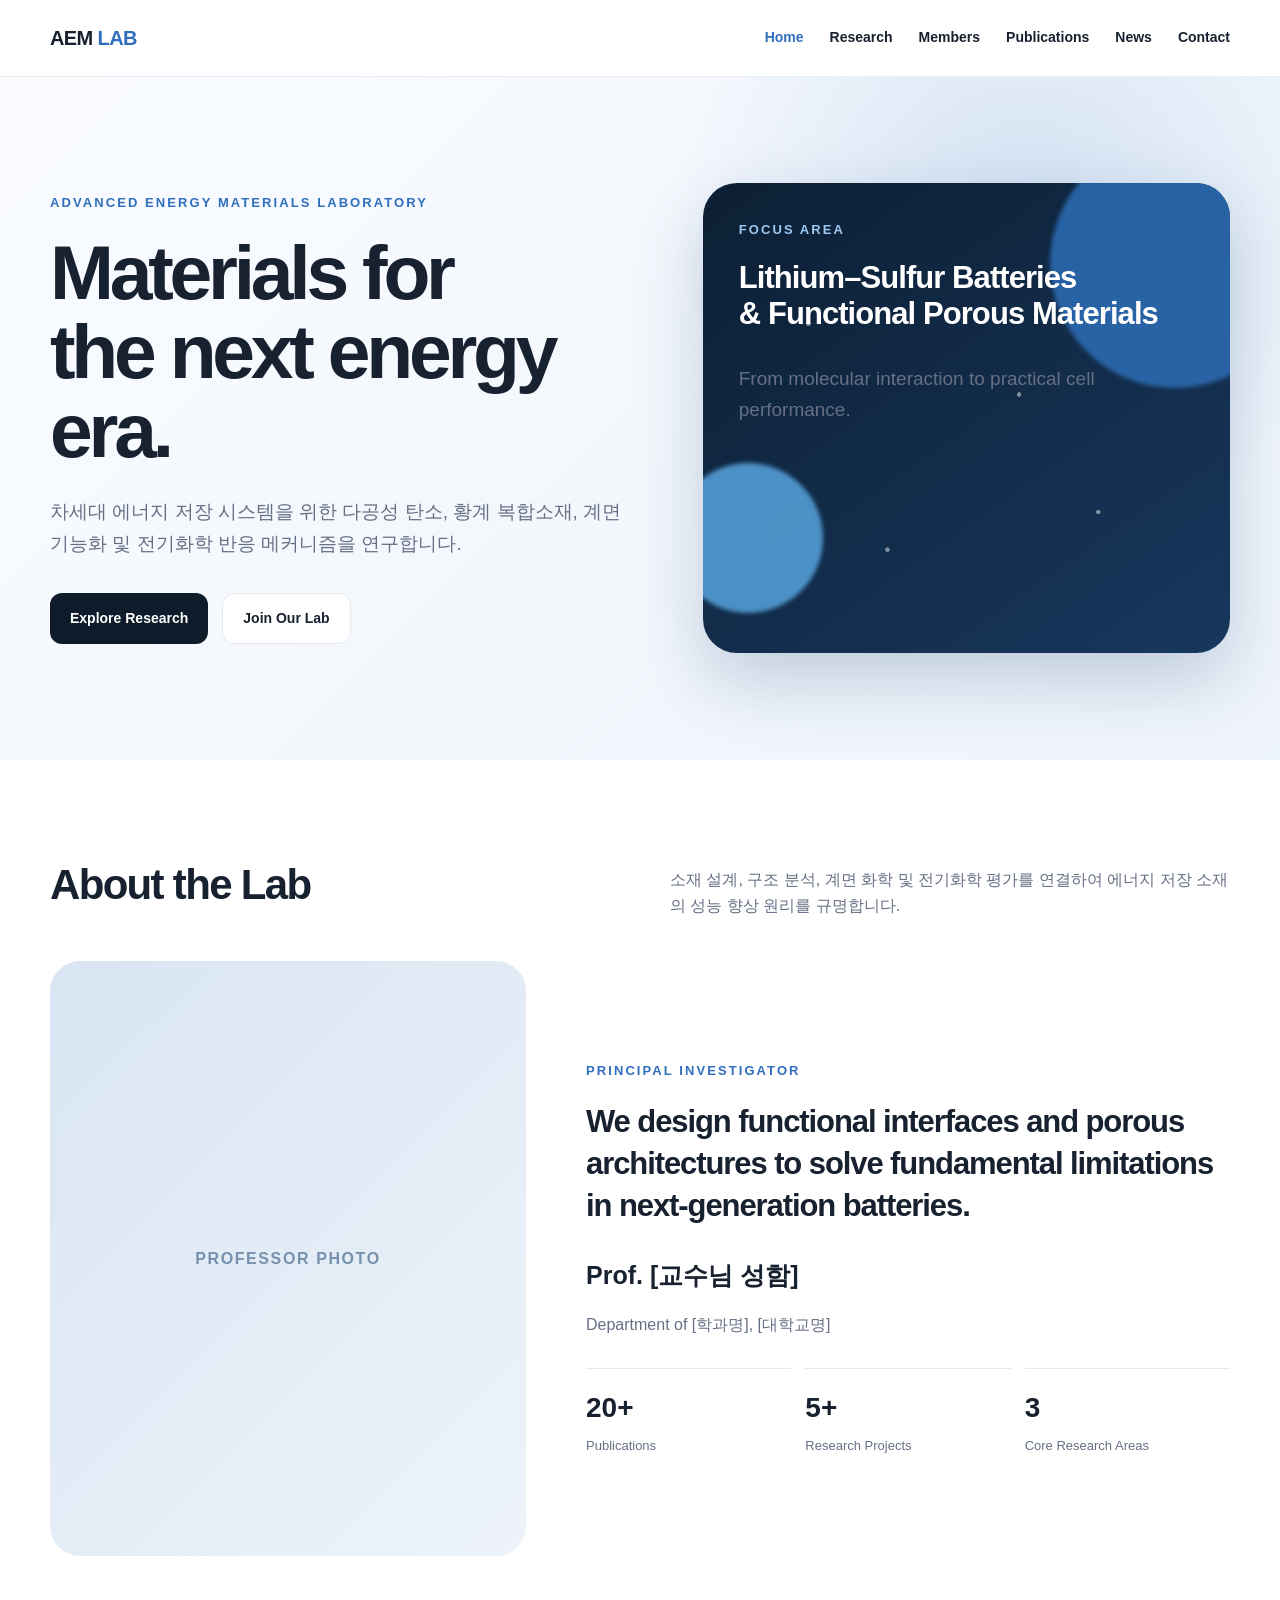
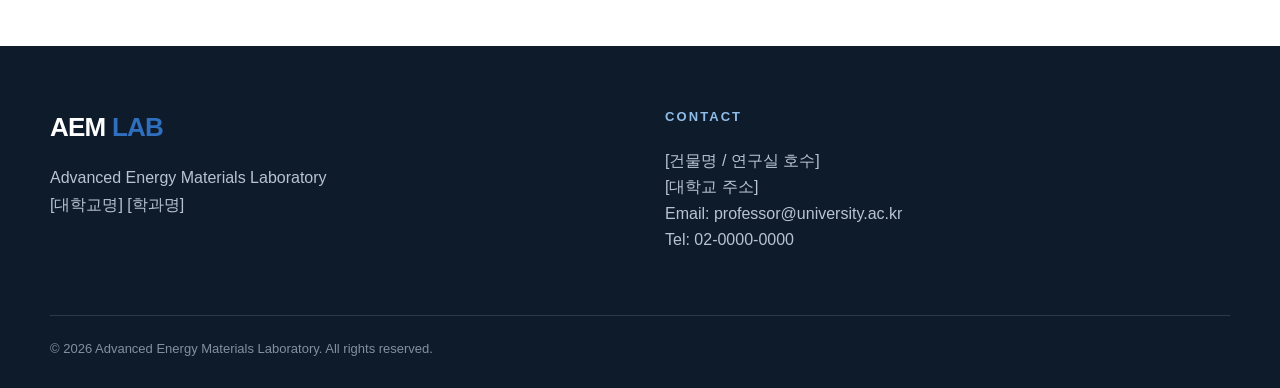
==== index.html @ 62b3b115 "Add files via upload" ====
<!DOCTYPE html><html lang="ko"><head><meta charset="UTF-8"><meta name="viewport" content="width=device-width,initial-scale=1.0"><meta name="description" content="Advanced Energy Materials Laboratory"><link rel="stylesheet" href="styles.css"><script src="js/content-common.js"></script><title>AEM Lab</title><script src="js/content-home.js"></script><script src="js/app.js"></script></head><body><header id="siteHeader"></header><main><section class="hero"><div class="container hero-grid"><div><div class="eyebrow" id="labNameHero"></div><h1 id="heroTitle"></h1><p id="heroDescription"></p><div class="hero-actions"><a class="btn btn-primary" href="research.html">Explore Research</a><a class="btn btn-secondary" href="contact.html">Join Our Lab</a></div></div><div class="hero-card"><div class="orb o1"></div><div class="orb o2"></div><div class="network"></div><div class="hero-card-content"><div class="eyebrow" style="color:#9dc9f3">Focus Area</div><h3 id="focusTitle"></h3><p id="focusDescription"></p></div></div></div></section><section class="about"><div class="container"><div class="section-head"><h2>About the Lab</h2><p id="aboutDescription"></p></div><div class="about-grid"><div class="portrait" id="professorPhoto">PROFESSOR PHOTO</div><div><div class="eyebrow">Principal Investigator</div><p class="quote" id="professorQuote"></p><h3 style="font-size:25px;margin:0 0 8px" id="professorName"></h3><p class="muted" id="professorAffiliation"></p><div class="stats" id="statsGrid"></div></div></div></div></section></main><footer id="siteFooter"></footer><script>document.addEventListener('DOMContentLoaded',()=>{renderShell('home');const c=COMMON_CONTENT,d=PAGE_CONTENT;document.getElementById('labNameHero').textContent=c.labName;document.getElementById('heroTitle').innerHTML=d.heroTitle;document.getElementById('heroDescription').textContent=d.heroDescription;document.getElementById('focusTitle').innerHTML=d.focusTitle;document.getElementById('focusDescription').textContent=d.focusDescription;document.getElementById('aboutDescription').textContent=d.aboutDescription;const p=document.getElementById('professorPhoto');if(c.professor.photo)p.innerHTML=`<img src="${esc(c.professor.photo)}" alt="${esc(c.professor.name)}" style="width:100%;height:100%;object-fit:cover">`;document.getElementById('professorQuote').textContent=c.professor.quote;document.getElementById('professorName').textContent=c.professor.name;document.getElementById('professorAffiliation').textContent=c.professor.affiliation;document.getElementById('statsGrid').innerHTML=d.stats.map(x=>`<div class="stat"><strong>${esc(x.value)}</strong><span>${esc(x.label)}</span></div>`).join('');});</script></body></html>
---- styles.css ----
:root{--bg:#f7f9fc;--surface:#fff;--text:#18212f;--muted:#667085;--line:#e6eaf0;--accent:#174b8c;--accent2:#2f6fbd;--dark:#0d1b2a;--shadow:0 14px 40px rgba(20,40,70,.08);--radius:22px;--max:1180px}
*{box-sizing:border-box} html{scroll-behavior:smooth} body{margin:0;font-family:Inter,Pretendard,"Noto Sans KR",-apple-system,BlinkMacSystemFont,"Segoe UI",sans-serif;color:var(--text);background:var(--bg);line-height:1.65} a{color:inherit;text-decoration:none} img{max-width:100%;display:block}.container{width:min(calc(100% - 40px),var(--max));margin:auto}
header{position:fixed;top:0;left:0;right:0;z-index:50;background:rgba(255,255,255,.9);backdrop-filter:blur(16px);border-bottom:1px solid rgba(230,234,240,.8)}nav{height:76px;display:flex;align-items:center;justify-content:space-between;gap:24px}.logo{font-weight:800;letter-spacing:-.03em;font-size:20px}.logo span{color:var(--accent2)}.nav-links{display:flex;gap:26px;font-size:14px;font-weight:650}.nav-links a.active{color:var(--accent2)}.menu-btn{display:none;border:0;background:none;font-size:26px;cursor:pointer}
main{padding-top:76px}.hero{min-height:684px;display:flex;align-items:center;background:radial-gradient(circle at 80% 20%,rgba(47,111,189,.16),transparent 30%),linear-gradient(135deg,#f9fbff 0%,#eef4fb 100%);padding:80px 0;overflow:hidden}.hero-grid{display:grid;grid-template-columns:1.05fr .95fr;gap:70px;align-items:center}.eyebrow{font-size:13px;letter-spacing:.16em;text-transform:uppercase;font-weight:800;color:var(--accent2);margin-bottom:20px}h1{font-size:clamp(46px,6vw,78px);line-height:1.03;letter-spacing:-.055em;margin:0 0 26px}.hero p{font-size:19px;color:var(--muted);max-width:650px}.hero-actions{display:flex;gap:14px;margin-top:34px;flex-wrap:wrap}.btn{display:inline-flex;align-items:center;justify-content:center;padding:13px 20px;border-radius:12px;font-weight:700;font-size:14px}.btn-primary{background:var(--dark);color:white}.btn-secondary{background:white;border:1px solid var(--line)}.hero-card{background:linear-gradient(145deg,#0c1f34,#17375d);color:white;border-radius:34px;padding:36px;min-height:470px;box-shadow:0 28px 70px rgba(20,60,110,.22);position:relative;overflow:hidden}.orb{position:absolute;border-radius:50%;filter:blur(2px);opacity:.85}.orb.o1{width:250px;height:250px;background:#2d6db6;right:-70px;top:-45px}.orb.o2{width:150px;height:150px;background:#56a3dd;left:-30px;bottom:40px}.network{position:absolute;inset:0;opacity:.45;background-image:radial-gradient(circle at 20% 30%,#fff 0 2px,transparent 2.5px),radial-gradient(circle at 60% 45%,#fff 0 2px,transparent 2.5px),radial-gradient(circle at 75% 70%,#fff 0 2px,transparent 2.5px),radial-gradient(circle at 35% 78%,#fff 0 2px,transparent 2.5px)}.hero-card-content{position:relative;z-index:2;height:100%;display:flex;flex-direction:column;justify-content:flex-end}.hero-card h3{font-size:31px;line-height:1.15;letter-spacing:-.03em;margin:0 0 12px}
.page-hero{padding:86px 0 56px;background:linear-gradient(135deg,#f9fbff,#eef4fb)}.page-hero h1{font-size:clamp(42px,5vw,66px);margin-bottom:14px}.page-hero p{font-size:18px;color:var(--muted);max-width:760px;margin:0}section{padding:90px 0}.section-head{display:flex;justify-content:space-between;align-items:end;gap:24px;margin-bottom:42px}.section-head h2{font-size:42px;letter-spacing:-.04em;margin:0}.section-head p{margin:0;color:var(--muted);max-width:560px}.grid-3{display:grid;grid-template-columns:repeat(3,1fr);gap:22px}.card{background:var(--surface);border:1px solid var(--line);border-radius:var(--radius);padding:28px;box-shadow:var(--shadow)}.research-card{min-height:270px}.num{font-size:13px;font-weight:800;color:var(--accent2);letter-spacing:.12em}.card h3{font-size:23px;letter-spacing:-.03em;margin:42px 0 10px}.card p{color:var(--muted);margin:0}.about{background:white}.about-grid{display:grid;grid-template-columns:.85fr 1.15fr;gap:60px;align-items:center}.portrait{aspect-ratio:4/5;border-radius:30px;background:linear-gradient(135deg,#d9e5f3,#edf3f9);display:flex;align-items:center;justify-content:center;color:#7690ad;font-weight:800;letter-spacing:.1em;overflow:hidden}.quote{font-size:31px;line-height:1.35;letter-spacing:-.035em;margin:0 0 28px;font-weight:750}.stats{display:grid;grid-template-columns:repeat(3,1fr);gap:14px;margin-top:30px}.stat{border-top:1px solid var(--line);padding-top:16px}.stat strong{font-size:28px;display:block}.stat span{font-size:13px;color:var(--muted)}.members{display:grid;grid-template-columns:repeat(4,1fr);gap:20px}.member-photo{aspect-ratio:1;border-radius:18px;background:linear-gradient(145deg,#e9eef5,#d9e3ef);margin-bottom:16px;overflow:hidden}.member h4{margin:0 0 2px;font-size:17px}.member p{margin:0;color:var(--muted);font-size:14px}.pubs{display:flex;flex-direction:column;border-top:1px solid var(--line)}.pub{display:grid;grid-template-columns:80px 1fr auto;gap:22px;padding:24px 0;border-bottom:1px solid var(--line);align-items:start}.pub-year{font-weight:800;color:var(--accent2)}.pub-title{font-weight:750;margin-bottom:6px}.pub-meta{font-size:14px;color:var(--muted)}.tag{font-size:12px;border:1px solid var(--line);border-radius:999px;padding:6px 10px;white-space:nowrap}.news-grid{display:grid;grid-template-columns:1.15fr .85fr;gap:24px}.news-feature{min-height:340px;background:linear-gradient(135deg,#183a62,#0b1b2d);color:white}.news-feature p{color:#d5e2f0}.news-small{display:grid;gap:24px}.news-small .card h3{margin-top:26px}.contact-grid{display:grid;grid-template-columns:1fr 1fr;gap:24px}.contact-line{padding:20px 0;border-bottom:1px solid var(--line)}.contact-line strong{display:block;margin-bottom:4px}.muted{color:var(--muted)}
footer{background:var(--dark);color:white;padding:60px 0 28px}.footer-grid{display:grid;grid-template-columns:1fr 1fr;gap:50px}footer p{color:#b8c3d1}.footer-bottom{margin-top:46px;padding-top:22px;border-top:1px solid rgba(255,255,255,.13);font-size:13px;color:#8290a0}
@media(max-width:900px){.hero-grid,.about-grid,.news-grid,.contact-grid{grid-template-columns:1fr}.grid-3{grid-template-columns:1fr}.members{grid-template-columns:repeat(2,1fr)}.nav-links{display:none;position:absolute;top:76px;left:0;right:0;background:white;padding:20px 24px;flex-direction:column;border-bottom:1px solid var(--line)}.nav-links.open{display:flex}.menu-btn{display:block}.section-head{align-items:start;flex-direction:column}.pub{grid-template-columns:60px 1fr}.pub .tag{display:none}}
@media(max-width:560px){.container{width:min(calc(100% - 28px),var(--max))}section{padding:70px 0}h1{font-size:46px}.members,.stats{grid-template-columns:1fr}.footer-grid{grid-template-columns:1fr}}
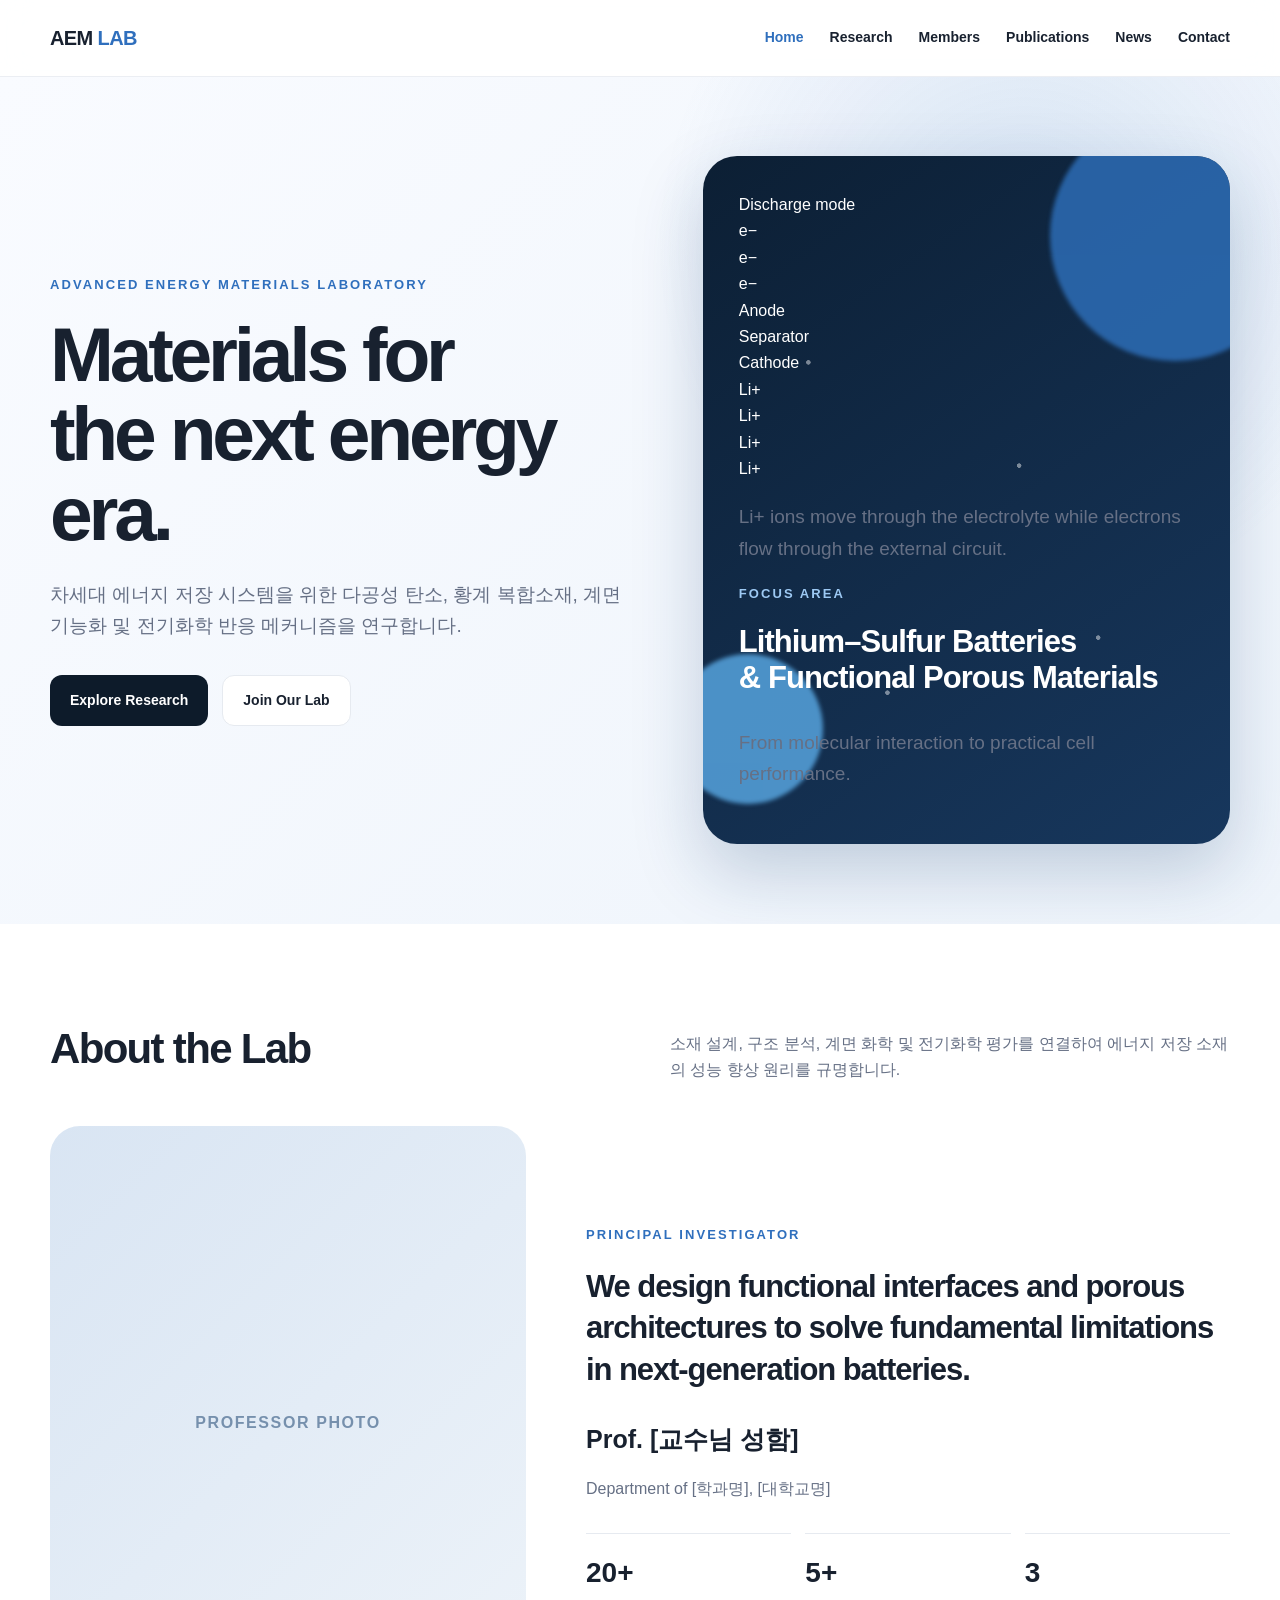
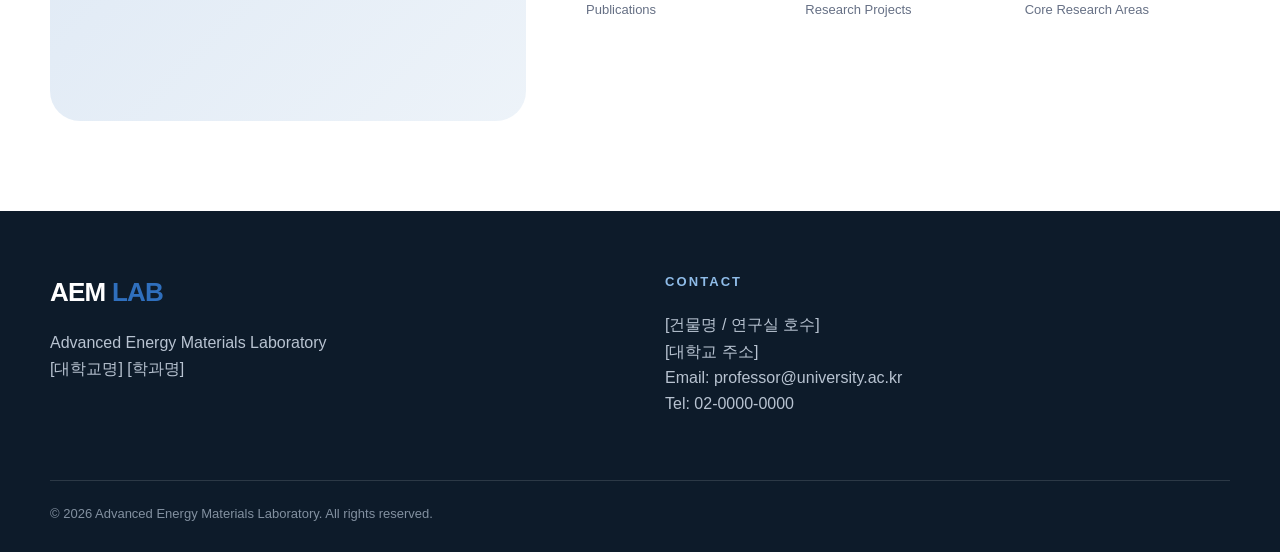
==== commit 001c0590: "Refactor index.html and add battery animation Updated the HTML structure and added battery animation" ====
--- a/index.html
+++ b/index.html
@@ -1 +1,141 @@
-<!DOCTYPE html><html lang="ko"><head><meta charset="UTF-8"><meta name="viewport" content="width=device-width,initial-scale=1.0"><meta name="description" content="Advanced Energy Materials Laboratory"><link rel="stylesheet" href="styles.css"><script src="js/content-common.js"></script><title>AEM Lab</title><script src="js/content-home.js"></script><script src="js/app.js"></script></head><body><header id="siteHeader"></header><main><section class="hero"><div class="container hero-grid"><div><div class="eyebrow" id="labNameHero"></div><h1 id="heroTitle"></h1><p id="heroDescription"></p><div class="hero-actions"><a class="btn btn-primary" href="research.html">Explore Research</a><a class="btn btn-secondary" href="contact.html">Join Our Lab</a></div></div><div class="hero-card"><div class="orb o1"></div><div class="orb o2"></div><div class="network"></div><div class="hero-card-content"><div class="eyebrow" style="color:#9dc9f3">Focus Area</div><h3 id="focusTitle"></h3><p id="focusDescription"></p></div></div></div></section><section class="about"><div class="container"><div class="section-head"><h2>About the Lab</h2><p id="aboutDescription"></p></div><div class="about-grid"><div class="portrait" id="professorPhoto">PROFESSOR PHOTO</div><div><div class="eyebrow">Principal Investigator</div><p class="quote" id="professorQuote"></p><h3 style="font-size:25px;margin:0 0 8px" id="professorName"></h3><p class="muted" id="professorAffiliation"></p><div class="stats" id="statsGrid"></div></div></div></div></section></main><footer id="siteFooter"></footer><script>document.addEventListener('DOMContentLoaded',()=>{renderShell('home');const c=COMMON_CONTENT,d=PAGE_CONTENT;document.getElementById('labNameHero').textContent=c.labName;document.getElementById('heroTitle').innerHTML=d.heroTitle;document.getElementById('heroDescription').textContent=d.heroDescription;document.getElementById('focusTitle').innerHTML=d.focusTitle;document.getElementById('focusDescription').textContent=d.focusDescription;document.getElementById('aboutDescription').textContent=d.aboutDescription;const p=document.getElementById('professorPhoto');if(c.professor.photo)p.innerHTML=`<img src="${esc(c.professor.photo)}" alt="${esc(c.professor.name)}" style="width:100%;height:100%;object-fit:cover">`;document.getElementById('professorQuote').textContent=c.professor.quote;document.getElementById('professorName').textContent=c.professor.name;document.getElementById('professorAffiliation').textContent=c.professor.affiliation;document.getElementById('statsGrid').innerHTML=d.stats.map(x=>`<div class="stat"><strong>${esc(x.value)}</strong><span>${esc(x.label)}</span></div>`).join('');});</script></body></html>+<!DOCTYPE html>
+<html lang="ko">
+<head>
+  <meta charset="UTF-8">
+  <meta name="viewport" content="width=device-width,initial-scale=1.0">
+  <meta name="description" content="Advanced Energy Materials Laboratory">
+  <link rel="stylesheet" href="styles.css">
+  <script src="js/content-common.js"></script>
+  <title>AEM Lab</title>
+  <script src="js/content-home.js"></script>
+  <script src="js/app.js"></script>
+</head>
+<body>
+  <header id="siteHeader"></header>
+
+  <main>
+    <section class="hero hero-battery">
+      <div class="container hero-grid">
+        <div>
+          <div class="eyebrow" id="labNameHero"></div>
+          <h1 id="heroTitle"></h1>
+          <p id="heroDescription"></p>
+          <div class="hero-actions">
+            <a class="btn btn-primary" href="research.html">Explore Research</a>
+            <a class="btn btn-secondary" href="contact.html">Join Our Lab</a>
+          </div>
+        </div>
+
+        <div class="hero-card battery-hero-card">
+          <div class="orb o1"></div>
+          <div class="orb o2"></div>
+          <div class="network"></div>
+
+          <!--
+            [배터리 애니메이션 도움말]
+            1) 아래 battery-visual 블록 전체를 지우면 애니메이션이 제거됩니다.
+            2) js/app.js의 initBatteryAnimation()에서 전환 시간(기본 4.2초)을 바꿀 수 있습니다.
+            3) styles.css에서 .battery-* 클래스를 수정하면 색상/크기/속도를 바꿀 수 있습니다.
+          -->
+          <div class="battery-visual" aria-hidden="true">
+            <div class="battery-status">
+              <span class="status-dot"></span>
+              <span id="batteryModeLabel">Discharge mode</span>
+            </div>
+
+            <div class="battery-device is-discharge" id="batteryDevice">
+              <div class="battery-top-wire">
+                <div class="wire-node left"></div>
+                <div class="wire-node right"></div>
+                <div class="electron e1" style="--delay:0s">e−</div>
+                <div class="electron e2" style="--delay:1.25s">e−</div>
+                <div class="electron e3" style="--delay:2.5s">e−</div>
+              </div>
+
+              <div class="battery-shell">
+                <div class="battery-terminal"></div>
+
+                <div class="battery-layer battery-anode">
+                  <span class="layer-label">Anode</span>
+                </div>
+                <div class="battery-layer battery-separator">
+                  <span class="layer-label">Separator</span>
+                </div>
+                <div class="battery-layer battery-cathode">
+                  <span class="layer-label">Cathode</span>
+                  <span class="sulfur-cluster s1"></span>
+                  <span class="sulfur-cluster s2"></span>
+                  <span class="sulfur-cluster s3"></span>
+                  <span class="sulfur-cluster s4"></span>
+                </div>
+
+                <div class="ion ion1" style="--delay:0.2s">Li+</div>
+                <div class="ion ion2" style="--delay:1.3s">Li+</div>
+                <div class="ion ion3" style="--delay:2.4s">Li+</div>
+                <div class="ion ion4" style="--delay:3.3s">Li+</div>
+              </div>
+
+              <p class="battery-caption" id="batteryCaption">
+                Li+ ions move through the electrolyte while electrons flow through the external circuit.
+              </p>
+            </div>
+          </div>
+
+          <div class="hero-card-content">
+            <div class="eyebrow" style="color:#9dc9f3">Focus Area</div>
+            <h3 id="focusTitle"></h3>
+            <p id="focusDescription"></p>
+          </div>
+        </div>
+      </div>
+    </section>
+
+    <section class="about">
+      <div class="container">
+        <div class="section-head">
+          <h2>About the Lab</h2>
+          <p id="aboutDescription"></p>
+        </div>
+
+        <div class="about-grid">
+          <div class="portrait" id="professorPhoto">PROFESSOR PHOTO</div>
+          <div>
+            <div class="eyebrow">Principal Investigator</div>
+            <p class="quote" id="professorQuote"></p>
+            <h3 style="font-size:25px;margin:0 0 8px" id="professorName"></h3>
+            <p class="muted" id="professorAffiliation"></p>
+            <div class="stats" id="statsGrid"></div>
+          </div>
+        </div>
+      </div>
+    </section>
+  </main>
+
+  <footer id="siteFooter"></footer>
+
+  <script>
+    document.addEventListener('DOMContentLoaded',()=>{
+      renderShell('home');
+      const c = COMMON_CONTENT, d = PAGE_CONTENT;
+      document.getElementById('labNameHero').textContent = c.labName;
+      document.getElementById('heroTitle').innerHTML = d.heroTitle;
+      document.getElementById('heroDescription').textContent = d.heroDescription;
+      document.getElementById('focusTitle').innerHTML = d.focusTitle;
+      document.getElementById('focusDescription').textContent = d.focusDescription;
+      document.getElementById('aboutDescription').textContent = d.aboutDescription;
+
+      const p = document.getElementById('professorPhoto');
+      if(c.professor.photo){
+        p.innerHTML = `<img src="${esc(c.professor.photo)}" alt="${esc(c.professor.name)}" style="width:100%;height:100%;object-fit:cover">`;
+      }
+
+      document.getElementById('professorQuote').textContent = c.professor.quote;
+      document.getElementById('professorName').textContent = c.professor.name;
+      document.getElementById('professorAffiliation').textContent = c.professor.affiliation;
+      document.getElementById('statsGrid').innerHTML = d.stats.map(x => `<div class="stat"><strong>${esc(x.value)}</strong><span>${esc(x.label)}</span></div>`).join('');
+
+      initBatteryAnimation();
+    });
+  </script>
+</body>
+</html>
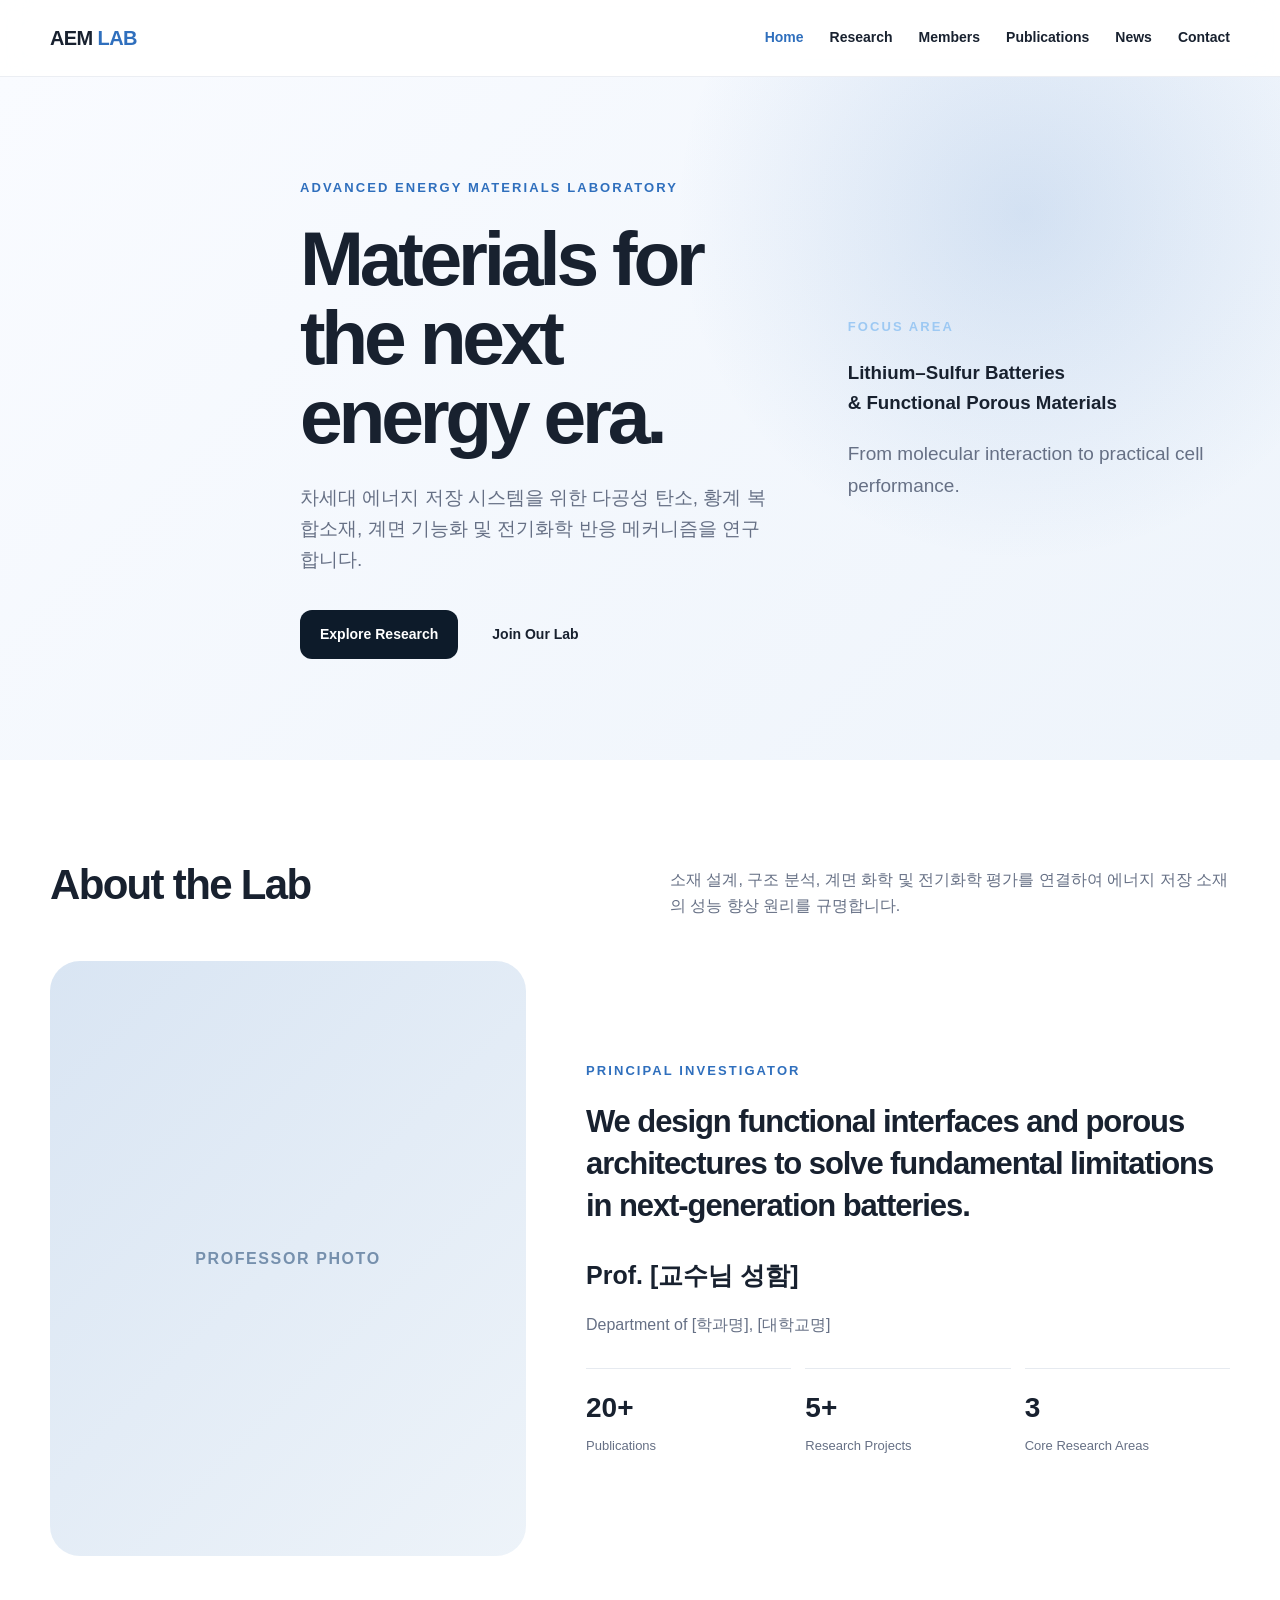
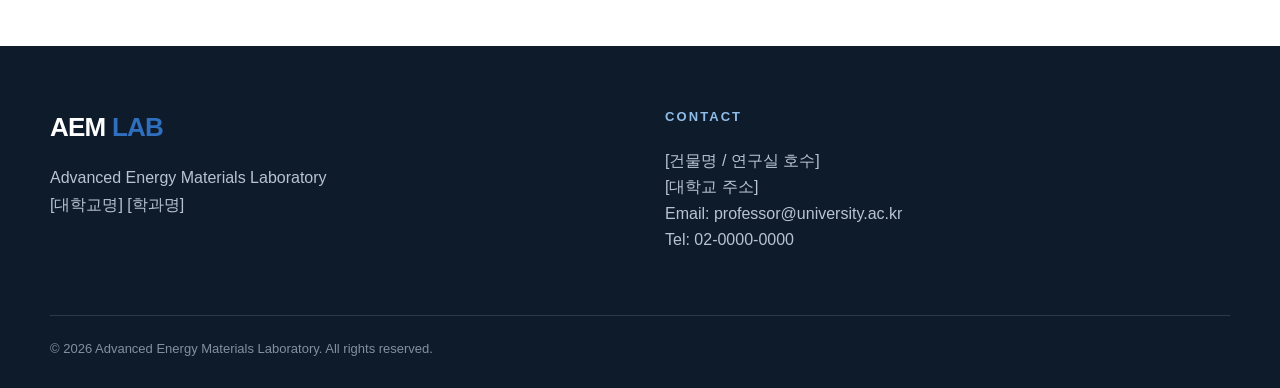
==== commit d740ece9: "Update index.html" ====
--- a/index.html
+++ b/index.html
@@ -4,88 +4,44 @@
   <meta charset="UTF-8">
   <meta name="viewport" content="width=device-width,initial-scale=1.0">
   <meta name="description" content="Advanced Energy Materials Laboratory">
-  <link rel="stylesheet" href="styles.css">
+  <link rel="stylesheet" href="styles.css?v=3">
   <script src="js/content-common.js"></script>
   <title>AEM Lab</title>
   <script src="js/content-home.js"></script>
-  <script src="js/app.js"></script>
+  <script src="js/app.js?v=3"></script>
 </head>
 <body>
   <header id="siteHeader"></header>
 
   <main>
-    <section class="hero hero-battery">
-      <div class="container hero-grid">
-        <div>
-          <div class="eyebrow" id="labNameHero"></div>
+    <section class="hero hero-video">
+      <!--
+        [메인 배경 영상 교체 방법]
+        1) 새 MP4 파일을 images 폴더에 넣습니다.
+        2) 파일명을 battery-hero.mp4로 맞추면 HTML 수정 없이 바로 교체됩니다.
+        3) 다른 파일명을 쓸 경우 아래 src 경로만 바꾸면 됩니다.
+      -->
+      <video class="hero-bg-video" autoplay muted loop playsinline preload="auto" poster="">
+        <source src="images/battery-hero.mp4" type="video/mp4">
+      </video>
+
+      <div class="hero-video-overlay"></div>
+
+      <div class="container hero-grid hero-grid-over-video">
+        <div class="hero-copy">
+          <div class="eyebrow hero-eyebrow" id="labNameHero"></div>
           <h1 id="heroTitle"></h1>
           <p id="heroDescription"></p>
           <div class="hero-actions">
             <a class="btn btn-primary" href="research.html">Explore Research</a>
-            <a class="btn btn-secondary" href="contact.html">Join Our Lab</a>
+            <a class="btn btn-glass" href="contact.html">Join Our Lab</a>
           </div>
         </div>
 
-        <div class="hero-card battery-hero-card">
-          <div class="orb o1"></div>
-          <div class="orb o2"></div>
-          <div class="network"></div>
-
-          <!--
-            [배터리 애니메이션 도움말]
-            1) 아래 battery-visual 블록 전체를 지우면 애니메이션이 제거됩니다.
-            2) js/app.js의 initBatteryAnimation()에서 전환 시간(기본 4.2초)을 바꿀 수 있습니다.
-            3) styles.css에서 .battery-* 클래스를 수정하면 색상/크기/속도를 바꿀 수 있습니다.
-          -->
-          <div class="battery-visual" aria-hidden="true">
-            <div class="battery-status">
-              <span class="status-dot"></span>
-              <span id="batteryModeLabel">Discharge mode</span>
-            </div>
-
-            <div class="battery-device is-discharge" id="batteryDevice">
-              <div class="battery-top-wire">
-                <div class="wire-node left"></div>
-                <div class="wire-node right"></div>
-                <div class="electron e1" style="--delay:0s">e−</div>
-                <div class="electron e2" style="--delay:1.25s">e−</div>
-                <div class="electron e3" style="--delay:2.5s">e−</div>
-              </div>
-
-              <div class="battery-shell">
-                <div class="battery-terminal"></div>
-
-                <div class="battery-layer battery-anode">
-                  <span class="layer-label">Anode</span>
-                </div>
-                <div class="battery-layer battery-separator">
-                  <span class="layer-label">Separator</span>
-                </div>
-                <div class="battery-layer battery-cathode">
-                  <span class="layer-label">Cathode</span>
-                  <span class="sulfur-cluster s1"></span>
-                  <span class="sulfur-cluster s2"></span>
-                  <span class="sulfur-cluster s3"></span>
-                  <span class="sulfur-cluster s4"></span>
-                </div>
-
-                <div class="ion ion1" style="--delay:0.2s">Li+</div>
-                <div class="ion ion2" style="--delay:1.3s">Li+</div>
-                <div class="ion ion3" style="--delay:2.4s">Li+</div>
-                <div class="ion ion4" style="--delay:3.3s">Li+</div>
-              </div>
-
-              <p class="battery-caption" id="batteryCaption">
-                Li+ ions move through the electrolyte while electrons flow through the external circuit.
-              </p>
-            </div>
-          </div>
-
-          <div class="hero-card-content">
-            <div class="eyebrow" style="color:#9dc9f3">Focus Area</div>
-            <h3 id="focusTitle"></h3>
-            <p id="focusDescription"></p>
-          </div>
+        <div class="hero-focus-panel">
+          <div class="eyebrow" style="color:#9dc9f3">Focus Area</div>
+          <h3 id="focusTitle"></h3>
+          <p id="focusDescription"></p>
         </div>
       </div>
     </section>
@@ -134,7 +90,7 @@
       document.getElementById('professorAffiliation').textContent = c.professor.affiliation;
       document.getElementById('statsGrid').innerHTML = d.stats.map(x => `<div class="stat"><strong>${esc(x.value)}</strong><span>${esc(x.label)}</span></div>`).join('');
 
-      initBatteryAnimation();
+      initHeroVideo();
     });
   </script>
 </body>
--- a/styles.css
+++ b/styles.css
@@ -1,8 +1,339 @@
-:root{--bg:#f7f9fc;--surface:#fff;--text:#18212f;--muted:#667085;--line:#e6eaf0;--accent:#174b8c;--accent2:#2f6fbd;--dark:#0d1b2a;--shadow:0 14px 40px rgba(20,40,70,.08);--radius:22px;--max:1180px}
-*{box-sizing:border-box} html{scroll-behavior:smooth} body{margin:0;font-family:Inter,Pretendard,"Noto Sans KR",-apple-system,BlinkMacSystemFont,"Segoe UI",sans-serif;color:var(--text);background:var(--bg);line-height:1.65} a{color:inherit;text-decoration:none} img{max-width:100%;display:block}.container{width:min(calc(100% - 40px),var(--max));margin:auto}
-header{position:fixed;top:0;left:0;right:0;z-index:50;background:rgba(255,255,255,.9);backdrop-filter:blur(16px);border-bottom:1px solid rgba(230,234,240,.8)}nav{height:76px;display:flex;align-items:center;justify-content:space-between;gap:24px}.logo{font-weight:800;letter-spacing:-.03em;font-size:20px}.logo span{color:var(--accent2)}.nav-links{display:flex;gap:26px;font-size:14px;font-weight:650}.nav-links a.active{color:var(--accent2)}.menu-btn{display:none;border:0;background:none;font-size:26px;cursor:pointer}
-main{padding-top:76px}.hero{min-height:684px;display:flex;align-items:center;background:radial-gradient(circle at 80% 20%,rgba(47,111,189,.16),transparent 30%),linear-gradient(135deg,#f9fbff 0%,#eef4fb 100%);padding:80px 0;overflow:hidden}.hero-grid{display:grid;grid-template-columns:1.05fr .95fr;gap:70px;align-items:center}.eyebrow{font-size:13px;letter-spacing:.16em;text-transform:uppercase;font-weight:800;color:var(--accent2);margin-bottom:20px}h1{font-size:clamp(46px,6vw,78px);line-height:1.03;letter-spacing:-.055em;margin:0 0 26px}.hero p{font-size:19px;color:var(--muted);max-width:650px}.hero-actions{display:flex;gap:14px;margin-top:34px;flex-wrap:wrap}.btn{display:inline-flex;align-items:center;justify-content:center;padding:13px 20px;border-radius:12px;font-weight:700;font-size:14px}.btn-primary{background:var(--dark);color:white}.btn-secondary{background:white;border:1px solid var(--line)}.hero-card{background:linear-gradient(145deg,#0c1f34,#17375d);color:white;border-radius:34px;padding:36px;min-height:470px;box-shadow:0 28px 70px rgba(20,60,110,.22);position:relative;overflow:hidden}.orb{position:absolute;border-radius:50%;filter:blur(2px);opacity:.85}.orb.o1{width:250px;height:250px;background:#2d6db6;right:-70px;top:-45px}.orb.o2{width:150px;height:150px;background:#56a3dd;left:-30px;bottom:40px}.network{position:absolute;inset:0;opacity:.45;background-image:radial-gradient(circle at 20% 30%,#fff 0 2px,transparent 2.5px),radial-gradient(circle at 60% 45%,#fff 0 2px,transparent 2.5px),radial-gradient(circle at 75% 70%,#fff 0 2px,transparent 2.5px),radial-gradient(circle at 35% 78%,#fff 0 2px,transparent 2.5px)}.hero-card-content{position:relative;z-index:2;height:100%;display:flex;flex-direction:column;justify-content:flex-end}.hero-card h3{font-size:31px;line-height:1.15;letter-spacing:-.03em;margin:0 0 12px}
-.page-hero{padding:86px 0 56px;background:linear-gradient(135deg,#f9fbff,#eef4fb)}.page-hero h1{font-size:clamp(42px,5vw,66px);margin-bottom:14px}.page-hero p{font-size:18px;color:var(--muted);max-width:760px;margin:0}section{padding:90px 0}.section-head{display:flex;justify-content:space-between;align-items:end;gap:24px;margin-bottom:42px}.section-head h2{font-size:42px;letter-spacing:-.04em;margin:0}.section-head p{margin:0;color:var(--muted);max-width:560px}.grid-3{display:grid;grid-template-columns:repeat(3,1fr);gap:22px}.card{background:var(--surface);border:1px solid var(--line);border-radius:var(--radius);padding:28px;box-shadow:var(--shadow)}.research-card{min-height:270px}.num{font-size:13px;font-weight:800;color:var(--accent2);letter-spacing:.12em}.card h3{font-size:23px;letter-spacing:-.03em;margin:42px 0 10px}.card p{color:var(--muted);margin:0}.about{background:white}.about-grid{display:grid;grid-template-columns:.85fr 1.15fr;gap:60px;align-items:center}.portrait{aspect-ratio:4/5;border-radius:30px;background:linear-gradient(135deg,#d9e5f3,#edf3f9);display:flex;align-items:center;justify-content:center;color:#7690ad;font-weight:800;letter-spacing:.1em;overflow:hidden}.quote{font-size:31px;line-height:1.35;letter-spacing:-.035em;margin:0 0 28px;font-weight:750}.stats{display:grid;grid-template-columns:repeat(3,1fr);gap:14px;margin-top:30px}.stat{border-top:1px solid var(--line);padding-top:16px}.stat strong{font-size:28px;display:block}.stat span{font-size:13px;color:var(--muted)}.members{display:grid;grid-template-columns:repeat(4,1fr);gap:20px}.member-photo{aspect-ratio:1;border-radius:18px;background:linear-gradient(145deg,#e9eef5,#d9e3ef);margin-bottom:16px;overflow:hidden}.member h4{margin:0 0 2px;font-size:17px}.member p{margin:0;color:var(--muted);font-size:14px}.pubs{display:flex;flex-direction:column;border-top:1px solid var(--line)}.pub{display:grid;grid-template-columns:80px 1fr auto;gap:22px;padding:24px 0;border-bottom:1px solid var(--line);align-items:start}.pub-year{font-weight:800;color:var(--accent2)}.pub-title{font-weight:750;margin-bottom:6px}.pub-meta{font-size:14px;color:var(--muted)}.tag{font-size:12px;border:1px solid var(--line);border-radius:999px;padding:6px 10px;white-space:nowrap}.news-grid{display:grid;grid-template-columns:1.15fr .85fr;gap:24px}.news-feature{min-height:340px;background:linear-gradient(135deg,#183a62,#0b1b2d);color:white}.news-feature p{color:#d5e2f0}.news-small{display:grid;gap:24px}.news-small .card h3{margin-top:26px}.contact-grid{display:grid;grid-template-columns:1fr 1fr;gap:24px}.contact-line{padding:20px 0;border-bottom:1px solid var(--line)}.contact-line strong{display:block;margin-bottom:4px}.muted{color:var(--muted)}
-footer{background:var(--dark);color:white;padding:60px 0 28px}.footer-grid{display:grid;grid-template-columns:1fr 1fr;gap:50px}footer p{color:#b8c3d1}.footer-bottom{margin-top:46px;padding-top:22px;border-top:1px solid rgba(255,255,255,.13);font-size:13px;color:#8290a0}
-@media(max-width:900px){.hero-grid,.about-grid,.news-grid,.contact-grid{grid-template-columns:1fr}.grid-3{grid-template-columns:1fr}.members{grid-template-columns:repeat(2,1fr)}.nav-links{display:none;position:absolute;top:76px;left:0;right:0;background:white;padding:20px 24px;flex-direction:column;border-bottom:1px solid var(--line)}.nav-links.open{display:flex}.menu-btn{display:block}.section-head{align-items:start;flex-direction:column}.pub{grid-template-columns:60px 1fr}.pub .tag{display:none}}
-@media(max-width:560px){.container{width:min(calc(100% - 28px),var(--max))}section{padding:70px 0}h1{font-size:46px}.members,.stats{grid-template-columns:1fr}.footer-grid{grid-template-columns:1fr}}
+:root{
+  --bg:#f7f9fc;
+  --surface:#fff;
+  --text:#18212f;
+  --muted:#667085;
+  --line:#e6eaf0;
+  --accent:#174b8c;
+  --accent2:#2f6fbd;
+  --dark:#0d1b2a;
+  --shadow:0 14px 40px rgba(20,40,70,.08);
+  --radius:22px;
+  --max:1180px;
+}
+
+*{box-sizing:border-box}
+html{scroll-behavior:smooth}
+body{
+  margin:0;
+  font-family:Inter,Pretendard,"Noto Sans KR",-apple-system,BlinkMacSystemFont,"Segoe UI",sans-serif;
+  color:var(--text);
+  background:var(--bg);
+  line-height:1.65;
+}
+
+a{color:inherit;text-decoration:none}
+img{max-width:100%;display:block}
+.container{width:min(calc(100% - 40px),var(--max));margin:auto}
+
+header{
+  position:fixed;top:0;left:0;right:0;z-index:50;
+  background:rgba(255,255,255,.9);
+  backdrop-filter:blur(16px);
+  border-bottom:1px solid rgba(230,234,240,.8)
+}
+nav{height:76px;display:flex;align-items:center;justify-content:space-between;gap:24px}
+.logo{font-weight:800;letter-spacing:-.03em;font-size:20px}
+.logo span{color:var(--accent2)}
+.nav-links{display:flex;gap:26px;font-size:14px;font-weight:650}
+.nav-links a.active{color:var(--accent2)}
+.menu-btn{display:none;border:0;background:none;font-size:26px;cursor:pointer}
+
+main{padding-top:76px}
+.hero{
+  min-height:684px;
+  display:flex;
+  align-items:center;
+  background:radial-gradient(circle at 80% 20%,rgba(47,111,189,.16),transparent 30%),linear-gradient(135deg,#f9fbff 0%,#eef4fb 100%);
+  padding:80px 0;
+  overflow:hidden;
+}
+.hero-grid{display:grid;grid-template-columns:1.05fr .95fr;gap:70px;align-items:center}
+.eyebrow{font-size:13px;letter-spacing:.16em;text-transform:uppercase;font-weight:800;color:var(--accent2);margin-bottom:20px}
+h1{font-size:clamp(46px,6vw,78px);line-height:1.03;letter-spacing:-.055em;margin:0 0 26px}
+.hero p{font-size:19px;color:var(--muted);max-width:650px}
+.hero-actions{display:flex;gap:14px;margin-top:34px;flex-wrap:wrap}
+.btn{display:inline-flex;align-items:center;justify-content:center;padding:13px 20px;border-radius:12px;font-weight:700;font-size:14px}
+.btn-primary{background:var(--dark);color:white}
+.btn-secondary{background:white;border:1px solid var(--line)}
+
+.hero-card{
+  background:linear-gradient(145deg,#0c1f34,#17375d);
+  color:white;
+  border-radius:34px;
+  padding:36px;
+  min-height:470px;
+  box-shadow:0 28px 70px rgba(20,60,110,.22);
+  position:relative;
+  overflow:hidden;
+}
+.battery-hero-card{min-height:540px}
+.orb{position:absolute;border-radius:50%;filter:blur(2px);opacity:.85}
+.orb.o1{width:250px;height:250px;background:#2d6db6;right:-70px;top:-45px}
+.orb.o2{width:150px;height:150px;background:#56a3dd;left:-30px;bottom:40px}
+.network{position:absolute;inset:0;opacity:.45;background-image:radial-gradient(circle at 20% 30%,#fff 0 2px,transparent 2.5px),radial-gradient(circle at 60% 45%,#fff 0 2px,transparent 2.5px),radial-gradient(circle at 75% 70%,#fff 0 2px,transparent 2.5px),radial-gradient(circle at 35% 78%,#fff 0 2px,transparent 2.5px)}
+.hero-card-content{position:relative;z-index:3;height:100%;display:flex;flex-direction:column;justify-content:flex-end}
+.hero-card h3{font-size:31px;line-height:1.15;letter-spacing:-.03em;margin:0 0 12px}
+.hero-card-content p{color:#d5e2f0;max-width:420px}
+
+/* =========================================================
+   HERO 배터리 애니메이션
+   ---------------------------------------------------------
+   1) 전체 제거: index.html의 .battery-visual 블록 삭제
+   2) 속도 조절: js/app.js의 setInterval 시간 수정
+   3) 색상 조절: 아래 .battery-* 관련 색상 값 변경
+   ========================================================= */
+.hero-battery{position:relative}
+.battery-visual{
+  position:absolute;
+  inset:28px 28px auto 28px;
+  z-index:2;
+}
+.battery-status{
+  display:inline-flex;
+  align-items:center;
+  gap:10px;
+  padding:8px 12px;
+  border-radius:999px;
+  background:rgba(255,255,255,.08);
+  border:1px solid rgba(255,255,255,.14);
+  color:#d7e7fb;
+  font-size:12px;
+  font-weight:700;
+  letter-spacing:.04em;
+  text-transform:uppercase;
+  backdrop-filter:blur(8px);
+}
+.status-dot{
+  width:8px;height:8px;border-radius:50%;background:#75d0ff;
+  box-shadow:0 0 0 8px rgba(117,208,255,.12);
+}
+.battery-device{position:relative;margin-top:18px}
+.battery-top-wire{
+  position:relative;
+  height:44px;
+  width:calc(100% - 74px);
+  margin:0 auto;
+  border:2px solid rgba(190,220,255,.28);
+  border-bottom:0;
+  border-radius:26px 26px 0 0;
+}
+.wire-node{
+  position:absolute;bottom:-5px;width:10px;height:10px;border-radius:50%;
+  background:#d6ebff;box-shadow:0 0 14px rgba(213,235,255,.3)
+}
+.wire-node.left{left:-2px}
+.wire-node.right{right:-2px}
+.battery-shell{
+  position:relative;
+  margin-top:0;
+  min-height:180px;
+  border-radius:28px;
+  background:linear-gradient(180deg,rgba(255,255,255,.14),rgba(255,255,255,.06));
+  border:1px solid rgba(255,255,255,.14);
+  overflow:hidden;
+  display:grid;
+  grid-template-columns:1.05fr .56fr 1.3fr;
+}
+.battery-terminal{
+  position:absolute;
+  top:72px;
+  right:-11px;
+  width:11px;
+  height:42px;
+  border-radius:0 8px 8px 0;
+  background:rgba(222,238,255,.8);
+}
+.battery-layer{position:relative;padding:18px 16px}
+.battery-anode{background:linear-gradient(180deg,rgba(86,163,221,.26),rgba(86,163,221,.08))}
+.battery-separator{background:linear-gradient(180deg,rgba(255,255,255,.22),rgba(255,255,255,.08))}
+.battery-cathode{background:linear-gradient(180deg,rgba(76,137,228,.30),rgba(32,79,145,.18))}
+.layer-label{
+  position:absolute;top:12px;left:14px;
+  font-size:11px;font-weight:800;letter-spacing:.12em;text-transform:uppercase;
+  color:#dcecff;opacity:.9;
+}
+.battery-anode::before,
+.battery-cathode::before{
+  content:"";
+  position:absolute;
+  inset:auto 14px 18px 14px;
+  height:54px;
+  border-radius:16px;
+  background:repeating-linear-gradient(90deg,rgba(255,255,255,.14) 0 10px,transparent 10px 18px);
+  opacity:.5;
+}
+.battery-separator::before{
+  content:"";
+  position:absolute;
+  inset:36px 50% 18px auto;
+  transform:translateX(50%);
+  width:2px;height:116px;
+  background:linear-gradient(180deg,transparent,rgba(255,255,255,.5),transparent);
+}
+.sulfur-cluster{
+  position:absolute;
+  width:16px;height:16px;border-radius:50%;
+  background:radial-gradient(circle at 35% 35%,#fff6bf,#f4cb53 62%,#d69718 100%);
+  box-shadow:0 0 18px rgba(244,203,83,.22);
+}
+.s1{top:54px;left:52px}
+.s2{top:92px;left:98px}
+.s3{top:70px;left:140px}
+.s4{top:118px;left:172px}
+.battery-caption{
+  margin:14px 4px 0;
+  color:#d7e6f7;
+  font-size:13px;
+  line-height:1.55;
+  max-width:none;
+}
+.electron,
+.ion{
+  position:absolute;
+  display:inline-flex;
+  align-items:center;
+  justify-content:center;
+  font-size:11px;
+  font-weight:800;
+  letter-spacing:.02em;
+  white-space:nowrap;
+}
+.electron{
+  top:7px;
+  left:8px;
+  width:30px;
+  height:24px;
+  border-radius:999px;
+  background:rgba(117,208,255,.22);
+  color:#d7f1ff;
+  border:1px solid rgba(117,208,255,.26);
+  animation-duration:3.8s;
+  animation-timing-function:linear;
+  animation-iteration-count:infinite;
+  animation-delay:var(--delay,0s);
+}
+.ion{
+  top:50%;
+  left:14px;
+  transform:translateY(-50%);
+  width:34px;
+  height:24px;
+  border-radius:999px;
+  background:rgba(248,214,101,.20);
+  color:#fff2bb;
+  border:1px solid rgba(248,214,101,.30);
+  box-shadow:0 0 16px rgba(248,214,101,.14);
+  animation-duration:3.8s;
+  animation-timing-function:linear;
+  animation-iteration-count:infinite;
+  animation-delay:var(--delay,0s);
+  z-index:2;
+}
+.ion1{top:46%}.ion2{top:58%}.ion3{top:40%}.ion4{top:52%}
+.is-discharge .electron{animation-name:electron-right}
+.is-charge .electron{animation-name:electron-left}
+.is-discharge .ion{animation-name:ion-right}
+.is-charge .ion{animation-name:ion-left}
+
+@keyframes electron-right{
+  0%{transform:translateX(0);opacity:0}
+  10%{opacity:1}
+  85%{opacity:1}
+  100%{transform:translateX(calc(100% - 46px));opacity:0}
+}
+@keyframes electron-left{
+  0%{transform:translateX(calc(100% - 46px));opacity:0}
+  10%{opacity:1}
+  85%{opacity:1}
+  100%{transform:translateX(0);opacity:0}
+}
+@keyframes ion-right{
+  0%{transform:translate(0,-50%);opacity:0}
+  12%{opacity:1}
+  88%{opacity:1}
+  100%{transform:translate(calc(100% - 64px),-50%);opacity:0}
+}
+@keyframes ion-left{
+  0%{transform:translate(calc(100% - 64px),-50%);opacity:0}
+  12%{opacity:1}
+  88%{opacity:1}
+  100%{transform:translate(0,-50%);opacity:0}
+}
+
+.page-hero{padding:86px 0 56px;background:linear-gradient(135deg,#f9fbff,#eef4fb)}
+.page-hero h1{font-size:clamp(42px,5vw,66px);margin-bottom:14px}
+.page-hero p{font-size:18px;color:var(--muted);max-width:760px;margin:0}
+section{padding:90px 0}
+.section-head{display:flex;justify-content:space-between;align-items:end;gap:24px;margin-bottom:42px}
+.section-head h2{font-size:42px;letter-spacing:-.04em;margin:0}
+.section-head p{margin:0;color:var(--muted);max-width:560px}
+.grid-3{display:grid;grid-template-columns:repeat(3,1fr);gap:22px}
+.card{background:var(--surface);border:1px solid var(--line);border-radius:var(--radius);padding:28px;box-shadow:var(--shadow)}
+.research-card{min-height:270px}
+.num{font-size:13px;font-weight:800;color:var(--accent2);letter-spacing:.12em}
+.card h3{font-size:23px;letter-spacing:-.03em;margin:42px 0 10px}
+.card p{color:var(--muted);margin:0}
+.about{background:white}
+.about-grid{display:grid;grid-template-columns:.85fr 1.15fr;gap:60px;align-items:center}
+.portrait{aspect-ratio:4/5;border-radius:30px;background:linear-gradient(135deg,#d9e5f3,#edf3f9);display:flex;align-items:center;justify-content:center;color:#7690ad;font-weight:800;letter-spacing:.1em;overflow:hidden}
+.quote{font-size:31px;line-height:1.35;letter-spacing:-.035em;margin:0 0 28px;font-weight:750}
+.stats{display:grid;grid-template-columns:repeat(3,1fr);gap:14px;margin-top:30px}
+.stat{border-top:1px solid var(--line);padding-top:16px}
+.stat strong{font-size:28px;display:block}
+.stat span{font-size:13px;color:var(--muted)}
+.members{display:grid;grid-template-columns:repeat(4,1fr);gap:20px}
+.member-photo{aspect-ratio:1;border-radius:18px;background:linear-gradient(145deg,#e9eef5,#d9e3ef);margin-bottom:16px;overflow:hidden}
+.member h4{margin:0 0 2px;font-size:17px}.member p{margin:0;color:var(--muted);font-size:14px}
+.pubs{display:flex;flex-direction:column;border-top:1px solid var(--line)}
+.pub{display:grid;grid-template-columns:80px 1fr auto;gap:22px;padding:24px 0;border-bottom:1px solid var(--line);align-items:start}
+.pub-year{font-weight:800;color:var(--accent2)}
+.pub-title{font-weight:750;margin-bottom:6px}
+.pub-meta{font-size:14px;color:var(--muted)}
+.tag{font-size:12px;border:1px solid var(--line);border-radius:999px;padding:6px 10px;white-space:nowrap}
+.news-grid{display:grid;grid-template-columns:1.15fr .85fr;gap:24px}
+.news-feature{min-height:340px;background:linear-gradient(135deg,#183a62,#0b1b2d);color:white}
+.news-feature p{color:#d5e2f0}
+.news-small{display:grid;gap:24px}
+.news-small .card h3{margin-top:26px}
+.contact-grid{display:grid;grid-template-columns:1fr 1fr;gap:24px}
+.contact-line{padding:20px 0;border-bottom:1px solid var(--line)}
+.contact-line strong{display:block;margin-bottom:4px}.muted{color:var(--muted)}
+
+footer{background:var(--dark);color:white;padding:60px 0 28px}
+.footer-grid{display:grid;grid-template-columns:1fr 1fr;gap:50px}
+footer p{color:#b8c3d1}
+.footer-bottom{margin-top:46px;padding-top:22px;border-top:1px solid rgba(255,255,255,.13);font-size:13px;color:#8290a0}
+
+@media(max-width:900px){
+  .hero-grid,.about-grid,.news-grid,.contact-grid{grid-template-columns:1fr}
+  .grid-3{grid-template-columns:1fr}
+  .members{grid-template-columns:repeat(2,1fr)}
+  .nav-links{display:none;position:absolute;top:76px;left:0;right:0;background:white;padding:20px 24px;flex-direction:column;border-bottom:1px solid var(--line)}
+  .nav-links.open{display:flex}
+  .menu-btn{display:block}
+  .section-head{align-items:start;flex-direction:column}
+  .pub{grid-template-columns:60px 1fr}
+  .pub .tag{display:none}
+  .battery-hero-card{min-height:auto}
+  .battery-visual{position:relative;inset:auto;margin-bottom:18px}
+  .hero-card-content{min-height:0}
+}
+
+@media(max-width:560px){
+  .container{width:min(calc(100% - 28px),var(--max))}
+  section{padding:70px 0}
+  h1{font-size:46px}
+  .members,.stats{grid-template-columns:1fr}
+  .footer-grid{grid-template-columns:1fr}
+  .hero-card{padding:24px}
+  .battery-shell{grid-template-columns:1fr}
+  .battery-separator{min-height:42px}
+  .battery-terminal{top:auto;bottom:-10px;left:50%;right:auto;transform:translateX(-50%) rotate(90deg)}
+  .battery-top-wire{width:calc(100% - 42px)}
+  .battery-caption{font-size:12px}
+}
+
+@media (prefers-reduced-motion:reduce){
+  .electron,.ion,.status-dot{animation:none !important}
+}
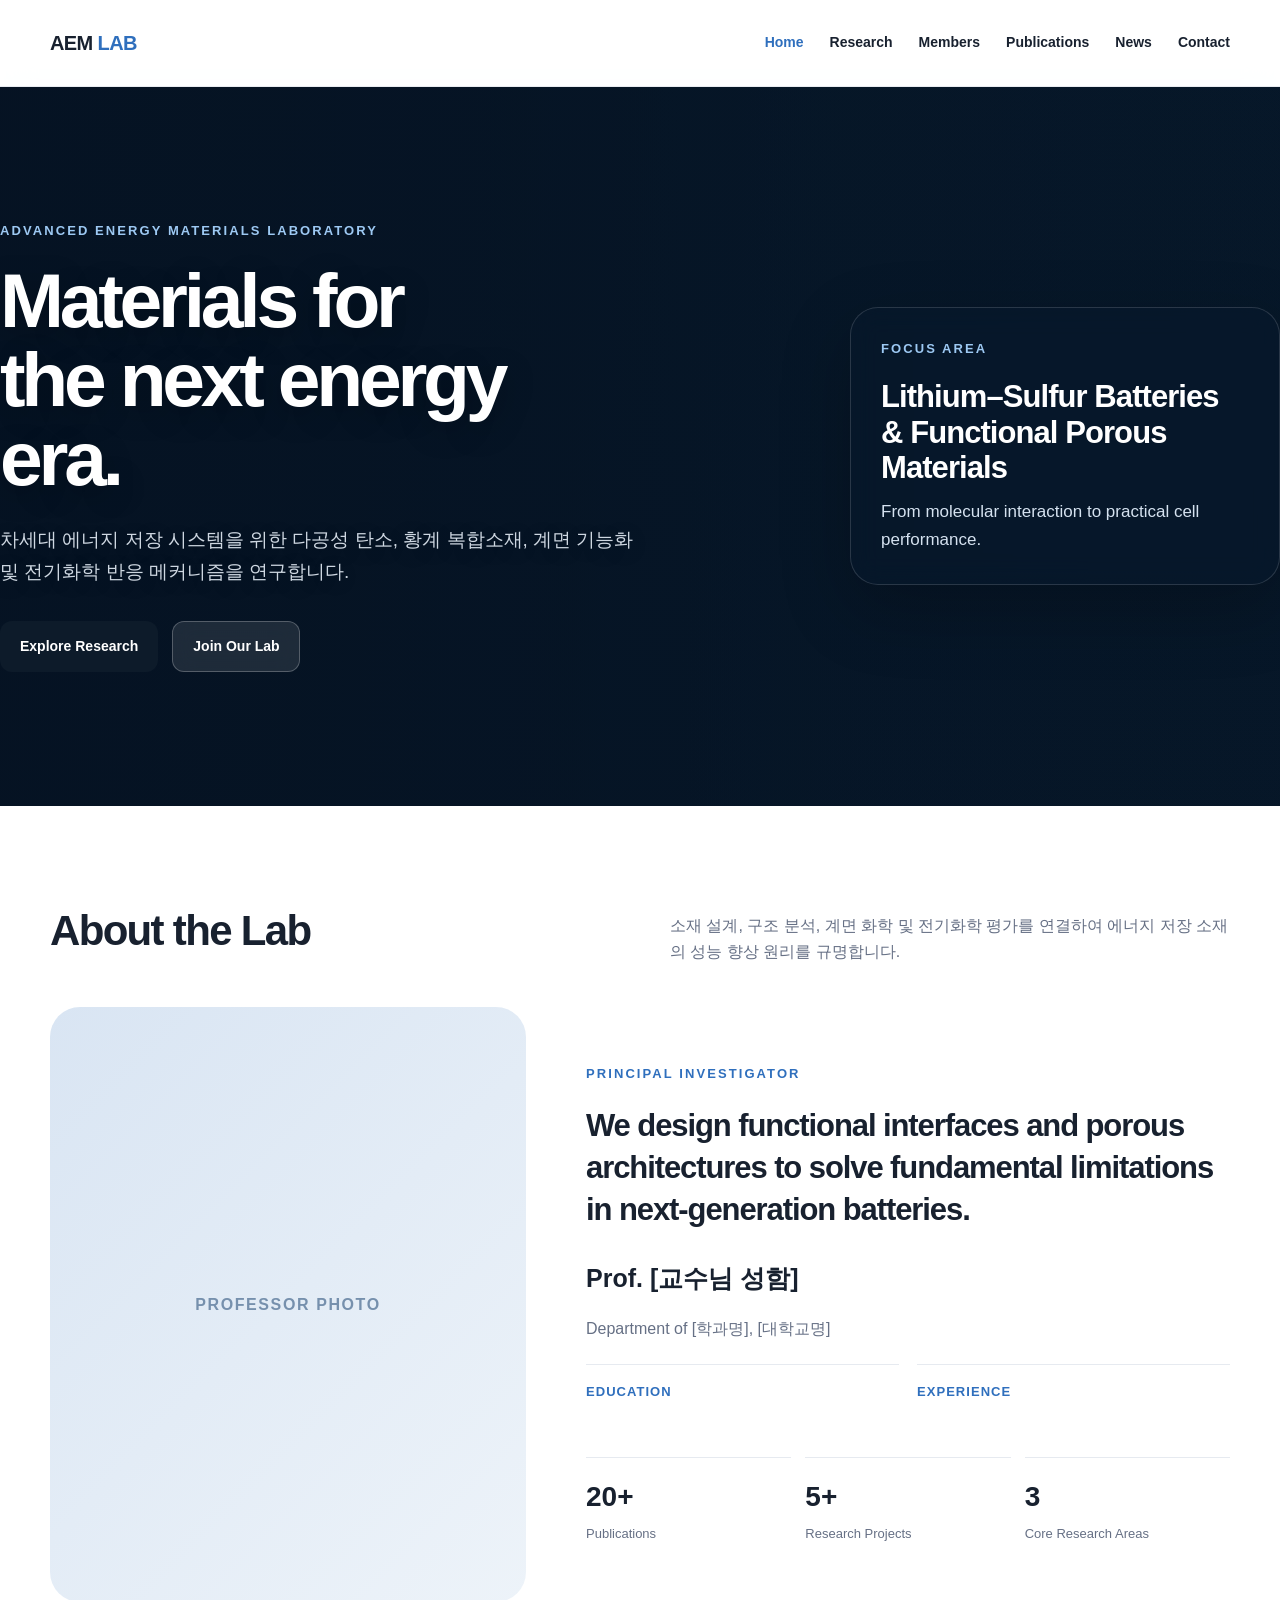
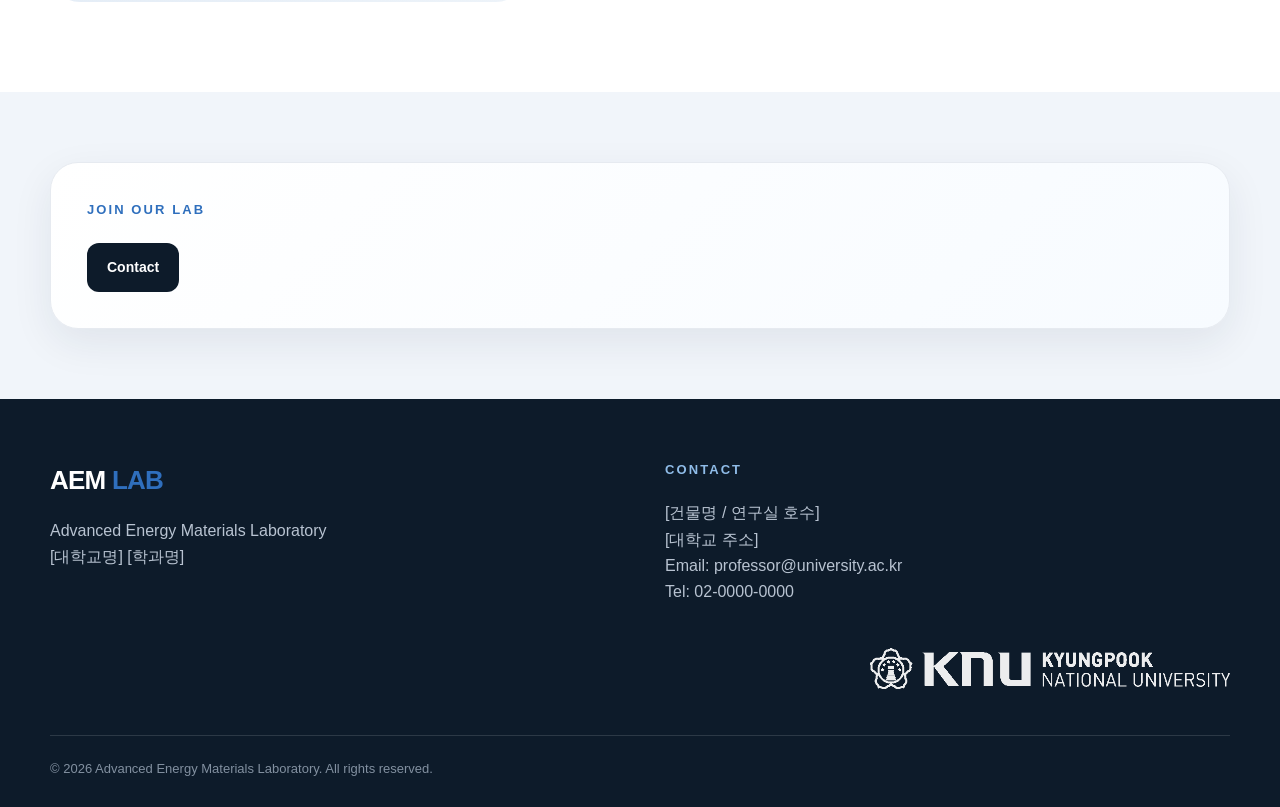
==== commit c050efff: "Update index.html" ====
--- a/index.html
+++ b/index.html
@@ -60,8 +60,20 @@
             <p class="quote" id="professorQuote"></p>
             <h3 style="font-size:25px;margin:0 0 8px" id="professorName"></h3>
             <p class="muted" id="professorAffiliation"></p>
+            <div class="pi-profile" id="professorProfile"></div>
             <div class="stats" id="statsGrid"></div>
           </div>
+        </div>
+      </div>
+    </section>
+
+    <section class="recruitment-section">
+      <div class="container">
+        <div class="recruitment-card">
+          <div class="eyebrow">Join Our Lab</div>
+          <h2 id="recruitmentTitle"></h2>
+          <p id="recruitmentDescription"></p>
+          <a class="btn btn-primary" id="recruitmentContact" href="mailto:joojin@knu.ac.kr"></a>
         </div>
       </div>
     </section>
@@ -88,7 +100,14 @@
       document.getElementById('professorQuote').textContent = c.professor.quote;
       document.getElementById('professorName').textContent = c.professor.name;
       document.getElementById('professorAffiliation').textContent = c.professor.affiliation;
+      const profile = c.professorProfile || {};
+      document.getElementById('professorProfile').innerHTML = `
+        <div><strong>Education</strong>${(profile.education||[]).map(x=>`<span>${esc(x)}</span>`).join('')}</div>
+        <div><strong>Experience</strong>${(profile.experience||[]).map(x=>`<span>${esc(x)}</span>`).join('')}</div>`;
       document.getElementById('statsGrid').innerHTML = d.stats.map(x => `<div class="stat"><strong>${esc(x.value)}</strong><span>${esc(x.label)}</span></div>`).join('');
+      document.getElementById('recruitmentTitle').textContent = d.recruitmentTitle || '';
+      document.getElementById('recruitmentDescription').textContent = d.recruitmentDescription || '';
+      document.getElementById('recruitmentContact').textContent = d.recruitmentContact || 'Contact';
 
       initHeroVideo();
     });
--- a/styles.css
+++ b/styles.css
@@ -1,339 +1,128 @@
-:root{
-  --bg:#f7f9fc;
-  --surface:#fff;
-  --text:#18212f;
-  --muted:#667085;
-  --line:#e6eaf0;
-  --accent:#174b8c;
-  --accent2:#2f6fbd;
-  --dark:#0d1b2a;
-  --shadow:0 14px 40px rgba(20,40,70,.08);
-  --radius:22px;
-  --max:1180px;
+:root{--bg:#f7f9fc;--surface:#fff;--text:#18212f;--muted:#667085;--line:#e6eaf0;--accent:#174b8c;--accent2:#2f6fbd;--dark:#0d1b2a;--shadow:0 14px 40px rgba(20,40,70,.08);--radius:22px;--max:1180px}
+*{box-sizing:border-box} html{scroll-behavior:smooth} body{margin:0;font-family:Inter,Pretendard,"Noto Sans KR",-apple-system,BlinkMacSystemFont,"Segoe UI",sans-serif;color:var(--text);background:var(--bg);line-height:1.65} a{color:inherit;text-decoration:none} img{max-width:100%;display:block}.container{width:min(calc(100% - 40px),var(--max));margin:auto}
+header{position:fixed;top:0;left:0;right:0;z-index:50;background:rgba(255,255,255,.92);backdrop-filter:blur(16px);border-bottom:1px solid rgba(230,234,240,.8)}nav{min-height:86px;display:flex;align-items:center;justify-content:space-between;gap:24px;padding:10px 0}.logo{font-weight:800;letter-spacing:-.03em;font-size:20px}.logo span{color:var(--accent2)}.site-brand{display:flex;align-items:center;gap:12px;min-width:0}.brand-mark{height:34px;width:auto;display:block;flex:0 0 auto}.brand-text{display:flex;flex-direction:column;min-width:0;line-height:1.1}.brand-title{font-weight:900;letter-spacing:-.03em;font-size:20px;color:var(--text);white-space:nowrap}.brand-title span{color:var(--accent2)}.brand-sub{font-size:11px;letter-spacing:.08em;text-transform:uppercase;color:var(--muted);white-space:nowrap}.nav-links{display:flex;gap:26px;font-size:14px;font-weight:650}.nav-links a.active{color:var(--accent2)}.menu-btn{display:none;border:0;background:none;font-size:26px;cursor:pointer}
+main{padding-top:86px}.hero{min-height:684px;display:flex;align-items:center;background:radial-gradient(circle at 80% 20%,rgba(47,111,189,.16),transparent 30%),linear-gradient(135deg,#f9fbff 0%,#eef4fb 100%);padding:80px 0;overflow:hidden}.hero-grid{display:grid;grid-template-columns:1.05fr .95fr;gap:70px;align-items:center}.eyebrow{font-size:13px;letter-spacing:.16em;text-transform:uppercase;font-weight:800;color:var(--accent2);margin-bottom:20px}h1{font-size:clamp(46px,6vw,78px);line-height:1.03;letter-spacing:-.055em;margin:0 0 26px}.hero p{font-size:19px;color:var(--muted);max-width:650px}.hero-actions{display:flex;gap:14px;margin-top:34px;flex-wrap:wrap}.btn{display:inline-flex;align-items:center;justify-content:center;padding:13px 20px;border-radius:12px;font-weight:700;font-size:14px}.btn-primary{background:var(--dark);color:white}.btn-secondary{background:white;border:1px solid var(--line)}.hero-card{background:linear-gradient(145deg,#0c1f34,#17375d);color:white;border-radius:34px;padding:36px;min-height:470px;box-shadow:0 28px 70px rgba(20,60,110,.22);position:relative;overflow:hidden}.orb{position:absolute;border-radius:50%;filter:blur(2px);opacity:.85}.orb.o1{width:250px;height:250px;background:#2d6db6;right:-70px;top:-45px}.orb.o2{width:150px;height:150px;background:#56a3dd;left:-30px;bottom:40px}.network{position:absolute;inset:0;opacity:.45;background-image:radial-gradient(circle at 20% 30%,#fff 0 2px,transparent 2.5px),radial-gradient(circle at 60% 45%,#fff 0 2px,transparent 2.5px),radial-gradient(circle at 75% 70%,#fff 0 2px,transparent 2.5px),radial-gradient(circle at 35% 78%,#fff 0 2px,transparent 2.5px)}.hero-card-content{position:relative;z-index:2;height:100%;display:flex;flex-direction:column;justify-content:flex-end}.hero-card h3{font-size:31px;line-height:1.15;letter-spacing:-.03em;margin:0 0 12px}
+.page-hero{padding:86px 0 56px;background:linear-gradient(135deg,#f9fbff,#eef4fb)}.page-hero h1{font-size:clamp(42px,5vw,66px);margin-bottom:14px}.page-hero p{font-size:18px;color:var(--muted);max-width:760px;margin:0}section{padding:90px 0}.section-head{display:flex;justify-content:space-between;align-items:end;gap:24px;margin-bottom:42px}.section-head h2{font-size:42px;letter-spacing:-.04em;margin:0}.section-head p{margin:0;color:var(--muted);max-width:560px}.grid-3{display:grid;grid-template-columns:repeat(3,1fr);gap:22px}.card{background:var(--surface);border:1px solid var(--line);border-radius:var(--radius);padding:28px;box-shadow:var(--shadow)}.research-card{min-height:270px}.num{font-size:13px;font-weight:800;color:var(--accent2);letter-spacing:.12em}.card h3{font-size:23px;letter-spacing:-.03em;margin:42px 0 10px}.card p{color:var(--muted);margin:0}.about{background:white}.about-grid{display:grid;grid-template-columns:.85fr 1.15fr;gap:60px;align-items:center}.portrait{aspect-ratio:4/5;border-radius:30px;background:linear-gradient(135deg,#d9e5f3,#edf3f9);display:flex;align-items:center;justify-content:center;color:#7690ad;font-weight:800;letter-spacing:.1em;overflow:hidden}.quote{font-size:31px;line-height:1.35;letter-spacing:-.035em;margin:0 0 28px;font-weight:750}.stats{display:grid;grid-template-columns:repeat(3,1fr);gap:14px;margin-top:30px}.stat{border-top:1px solid var(--line);padding-top:16px}.stat strong{font-size:28px;display:block}.stat span{font-size:13px;color:var(--muted)}.members{display:grid;grid-template-columns:repeat(4,1fr);gap:20px}.member-photo{aspect-ratio:1;border-radius:18px;background:linear-gradient(145deg,#e9eef5,#d9e3ef);margin-bottom:16px;overflow:hidden}.member h4{margin:0 0 2px;font-size:17px}.member p{margin:0;color:var(--muted);font-size:14px}.pubs{display:flex;flex-direction:column;border-top:1px solid var(--line)}.pub{display:grid;grid-template-columns:80px 1fr auto;gap:22px;padding:24px 0;border-bottom:1px solid var(--line);align-items:start}.pub-year{font-weight:800;color:var(--accent2)}.pub-title{font-weight:750;margin-bottom:6px}.pub-meta{font-size:14px;color:var(--muted)}.tag{font-size:12px;border:1px solid var(--line);border-radius:999px;padding:6px 10px;white-space:nowrap}.news-grid{display:grid;grid-template-columns:1.15fr .85fr;gap:24px}.news-feature{min-height:340px;background:linear-gradient(135deg,#183a62,#0b1b2d);color:white}.news-feature p{color:#d5e2f0}.news-small{display:grid;gap:24px}.news-small .card h3{margin-top:26px}.contact-grid{display:grid;grid-template-columns:1fr 1fr;gap:24px}.contact-line{padding:20px 0;border-bottom:1px solid var(--line)}.contact-line strong{display:block;margin-bottom:4px}.muted{color:var(--muted)}
+footer{background:var(--dark);color:white;padding:60px 0 28px}.footer-grid{display:grid;grid-template-columns:1fr 1fr;gap:50px}footer p{color:#b8c3d1}.footer-bottom{margin-top:46px;padding-top:22px;border-top:1px solid rgba(255,255,255,.13);font-size:13px;color:#8290a0}
+@media(max-width:900px){.hero-grid,.about-grid,.news-grid,.contact-grid{grid-template-columns:1fr}.grid-3{grid-template-columns:1fr}.members{grid-template-columns:repeat(2,1fr)}.nav-links{display:none;position:absolute;top:86px;left:0;right:0;background:white;padding:20px 24px;flex-direction:column;border-bottom:1px solid var(--line)}.nav-links.open{display:flex}.menu-btn{display:block}.section-head{align-items:start;flex-direction:column}.pub{grid-template-columns:60px 1fr}.pub .tag{display:none}}
+@media(max-width:560px){.container{width:min(calc(100% - 28px),var(--max))}section{padding:70px 0}h1{font-size:46px}.members,.stats{grid-template-columns:1fr}.footer-grid{grid-template-columns:1fr}}
+
+/* =========================================================
+   HOME HERO VIDEO BACKGROUND
+   ---------------------------------------------------------
+   배경 영상 파일: images/battery-hero.mp4
+   영상 교체 시 같은 파일명으로 덮어쓰면 됩니다.
+   ========================================================= */
+.hero-video{
+  position:relative;
+  min-height:720px;
+  display:flex;
+  align-items:center;
+  overflow:hidden;
+  background:#07192b;
+  padding:80px 0;
 }
 
-*{box-sizing:border-box}
-html{scroll-behavior:smooth}
-body{
-  margin:0;
-  font-family:Inter,Pretendard,"Noto Sans KR",-apple-system,BlinkMacSystemFont,"Segoe UI",sans-serif;
-  color:var(--text);
-  background:var(--bg);
-  line-height:1.65;
+.hero-bg-video{
+  position:absolute;
+  inset:0;
+  width:100%;
+  height:100%;
+  object-fit:cover;
+  object-position:center center;
+  z-index:0;
 }
 
-a{color:inherit;text-decoration:none}
-img{max-width:100%;display:block}
-.container{width:min(calc(100% - 40px),var(--max));margin:auto}
-
-header{
-  position:fixed;top:0;left:0;right:0;z-index:50;
-  background:rgba(255,255,255,.9);
-  backdrop-filter:blur(16px);
-  border-bottom:1px solid rgba(230,234,240,.8)
-}
-nav{height:76px;display:flex;align-items:center;justify-content:space-between;gap:24px}
-.logo{font-weight:800;letter-spacing:-.03em;font-size:20px}
-.logo span{color:var(--accent2)}
-.nav-links{display:flex;gap:26px;font-size:14px;font-weight:650}
-.nav-links a.active{color:var(--accent2)}
-.menu-btn{display:none;border:0;background:none;font-size:26px;cursor:pointer}
-
-main{padding-top:76px}
-.hero{
-  min-height:684px;
-  display:flex;
-  align-items:center;
-  background:radial-gradient(circle at 80% 20%,rgba(47,111,189,.16),transparent 30%),linear-gradient(135deg,#f9fbff 0%,#eef4fb 100%);
-  padding:80px 0;
-  overflow:hidden;
-}
-.hero-grid{display:grid;grid-template-columns:1.05fr .95fr;gap:70px;align-items:center}
-.eyebrow{font-size:13px;letter-spacing:.16em;text-transform:uppercase;font-weight:800;color:var(--accent2);margin-bottom:20px}
-h1{font-size:clamp(46px,6vw,78px);line-height:1.03;letter-spacing:-.055em;margin:0 0 26px}
-.hero p{font-size:19px;color:var(--muted);max-width:650px}
-.hero-actions{display:flex;gap:14px;margin-top:34px;flex-wrap:wrap}
-.btn{display:inline-flex;align-items:center;justify-content:center;padding:13px 20px;border-radius:12px;font-weight:700;font-size:14px}
-.btn-primary{background:var(--dark);color:white}
-.btn-secondary{background:white;border:1px solid var(--line)}
-
-.hero-card{
-  background:linear-gradient(145deg,#0c1f34,#17375d);
-  color:white;
-  border-radius:34px;
-  padding:36px;
-  min-height:470px;
-  box-shadow:0 28px 70px rgba(20,60,110,.22);
-  position:relative;
-  overflow:hidden;
-}
-.battery-hero-card{min-height:540px}
-.orb{position:absolute;border-radius:50%;filter:blur(2px);opacity:.85}
-.orb.o1{width:250px;height:250px;background:#2d6db6;right:-70px;top:-45px}
-.orb.o2{width:150px;height:150px;background:#56a3dd;left:-30px;bottom:40px}
-.network{position:absolute;inset:0;opacity:.45;background-image:radial-gradient(circle at 20% 30%,#fff 0 2px,transparent 2.5px),radial-gradient(circle at 60% 45%,#fff 0 2px,transparent 2.5px),radial-gradient(circle at 75% 70%,#fff 0 2px,transparent 2.5px),radial-gradient(circle at 35% 78%,#fff 0 2px,transparent 2.5px)}
-.hero-card-content{position:relative;z-index:3;height:100%;display:flex;flex-direction:column;justify-content:flex-end}
-.hero-card h3{font-size:31px;line-height:1.15;letter-spacing:-.03em;margin:0 0 12px}
-.hero-card-content p{color:#d5e2f0;max-width:420px}
-
-/* =========================================================
-   HERO 배터리 애니메이션
-   ---------------------------------------------------------
-   1) 전체 제거: index.html의 .battery-visual 블록 삭제
-   2) 속도 조절: js/app.js의 setInterval 시간 수정
-   3) 색상 조절: 아래 .battery-* 관련 색상 값 변경
-   ========================================================= */
-.hero-battery{position:relative}
-.battery-visual{
+.hero-video-overlay{
   position:absolute;
-  inset:28px 28px auto 28px;
-  z-index:2;
-}
-.battery-status{
-  display:inline-flex;
-  align-items:center;
-  gap:10px;
-  padding:8px 12px;
-  border-radius:999px;
-  background:rgba(255,255,255,.08);
-  border:1px solid rgba(255,255,255,.14);
-  color:#d7e7fb;
-  font-size:12px;
-  font-weight:700;
-  letter-spacing:.04em;
-  text-transform:uppercase;
-  backdrop-filter:blur(8px);
-}
-.status-dot{
-  width:8px;height:8px;border-radius:50%;background:#75d0ff;
-  box-shadow:0 0 0 8px rgba(117,208,255,.12);
-}
-.battery-device{position:relative;margin-top:18px}
-.battery-top-wire{
-  position:relative;
-  height:44px;
-  width:calc(100% - 74px);
-  margin:0 auto;
-  border:2px solid rgba(190,220,255,.28);
-  border-bottom:0;
-  border-radius:26px 26px 0 0;
-}
-.wire-node{
-  position:absolute;bottom:-5px;width:10px;height:10px;border-radius:50%;
-  background:#d6ebff;box-shadow:0 0 14px rgba(213,235,255,.3)
-}
-.wire-node.left{left:-2px}
-.wire-node.right{right:-2px}
-.battery-shell{
-  position:relative;
-  margin-top:0;
-  min-height:180px;
-  border-radius:28px;
-  background:linear-gradient(180deg,rgba(255,255,255,.14),rgba(255,255,255,.06));
-  border:1px solid rgba(255,255,255,.14);
-  overflow:hidden;
-  display:grid;
-  grid-template-columns:1.05fr .56fr 1.3fr;
-}
-.battery-terminal{
-  position:absolute;
-  top:72px;
-  right:-11px;
-  width:11px;
-  height:42px;
-  border-radius:0 8px 8px 0;
-  background:rgba(222,238,255,.8);
-}
-.battery-layer{position:relative;padding:18px 16px}
-.battery-anode{background:linear-gradient(180deg,rgba(86,163,221,.26),rgba(86,163,221,.08))}
-.battery-separator{background:linear-gradient(180deg,rgba(255,255,255,.22),rgba(255,255,255,.08))}
-.battery-cathode{background:linear-gradient(180deg,rgba(76,137,228,.30),rgba(32,79,145,.18))}
-.layer-label{
-  position:absolute;top:12px;left:14px;
-  font-size:11px;font-weight:800;letter-spacing:.12em;text-transform:uppercase;
-  color:#dcecff;opacity:.9;
-}
-.battery-anode::before,
-.battery-cathode::before{
-  content:"";
-  position:absolute;
-  inset:auto 14px 18px 14px;
-  height:54px;
-  border-radius:16px;
-  background:repeating-linear-gradient(90deg,rgba(255,255,255,.14) 0 10px,transparent 10px 18px);
-  opacity:.5;
-}
-.battery-separator::before{
-  content:"";
-  position:absolute;
-  inset:36px 50% 18px auto;
-  transform:translateX(50%);
-  width:2px;height:116px;
-  background:linear-gradient(180deg,transparent,rgba(255,255,255,.5),transparent);
-}
-.sulfur-cluster{
-  position:absolute;
-  width:16px;height:16px;border-radius:50%;
-  background:radial-gradient(circle at 35% 35%,#fff6bf,#f4cb53 62%,#d69718 100%);
-  box-shadow:0 0 18px rgba(244,203,83,.22);
-}
-.s1{top:54px;left:52px}
-.s2{top:92px;left:98px}
-.s3{top:70px;left:140px}
-.s4{top:118px;left:172px}
-.battery-caption{
-  margin:14px 4px 0;
-  color:#d7e6f7;
-  font-size:13px;
-  line-height:1.55;
-  max-width:none;
-}
-.electron,
-.ion{
-  position:absolute;
-  display:inline-flex;
-  align-items:center;
-  justify-content:center;
-  font-size:11px;
-  font-weight:800;
-  letter-spacing:.02em;
-  white-space:nowrap;
-}
-.electron{
-  top:7px;
-  left:8px;
-  width:30px;
-  height:24px;
-  border-radius:999px;
-  background:rgba(117,208,255,.22);
-  color:#d7f1ff;
-  border:1px solid rgba(117,208,255,.26);
-  animation-duration:3.8s;
-  animation-timing-function:linear;
-  animation-iteration-count:infinite;
-  animation-delay:var(--delay,0s);
-}
-.ion{
-  top:50%;
-  left:14px;
-  transform:translateY(-50%);
-  width:34px;
-  height:24px;
-  border-radius:999px;
-  background:rgba(248,214,101,.20);
-  color:#fff2bb;
-  border:1px solid rgba(248,214,101,.30);
-  box-shadow:0 0 16px rgba(248,214,101,.14);
-  animation-duration:3.8s;
-  animation-timing-function:linear;
-  animation-iteration-count:infinite;
-  animation-delay:var(--delay,0s);
-  z-index:2;
-}
-.ion1{top:46%}.ion2{top:58%}.ion3{top:40%}.ion4{top:52%}
-.is-discharge .electron{animation-name:electron-right}
-.is-charge .electron{animation-name:electron-left}
-.is-discharge .ion{animation-name:ion-right}
-.is-charge .ion{animation-name:ion-left}
-
-@keyframes electron-right{
-  0%{transform:translateX(0);opacity:0}
-  10%{opacity:1}
-  85%{opacity:1}
-  100%{transform:translateX(calc(100% - 46px));opacity:0}
-}
-@keyframes electron-left{
-  0%{transform:translateX(calc(100% - 46px));opacity:0}
-  10%{opacity:1}
-  85%{opacity:1}
-  100%{transform:translateX(0);opacity:0}
-}
-@keyframes ion-right{
-  0%{transform:translate(0,-50%);opacity:0}
-  12%{opacity:1}
-  88%{opacity:1}
-  100%{transform:translate(calc(100% - 64px),-50%);opacity:0}
-}
-@keyframes ion-left{
-  0%{transform:translate(calc(100% - 64px),-50%);opacity:0}
-  12%{opacity:1}
-  88%{opacity:1}
-  100%{transform:translate(0,-50%);opacity:0}
+  inset:0;
+  z-index:1;
+  background:
+    linear-gradient(90deg,rgba(5,18,34,.88) 0%,rgba(5,18,34,.70) 38%,rgba(5,18,34,.34) 65%,rgba(5,18,34,.18) 100%),
+    linear-gradient(180deg,rgba(6,20,37,.10) 0%,rgba(6,20,37,.28) 100%);
 }
 
-.page-hero{padding:86px 0 56px;background:linear-gradient(135deg,#f9fbff,#eef4fb)}
-.page-hero h1{font-size:clamp(42px,5vw,66px);margin-bottom:14px}
-.page-hero p{font-size:18px;color:var(--muted);max-width:760px;margin:0}
-section{padding:90px 0}
-.section-head{display:flex;justify-content:space-between;align-items:end;gap:24px;margin-bottom:42px}
-.section-head h2{font-size:42px;letter-spacing:-.04em;margin:0}
-.section-head p{margin:0;color:var(--muted);max-width:560px}
-.grid-3{display:grid;grid-template-columns:repeat(3,1fr);gap:22px}
-.card{background:var(--surface);border:1px solid var(--line);border-radius:var(--radius);padding:28px;box-shadow:var(--shadow)}
-.research-card{min-height:270px}
-.num{font-size:13px;font-weight:800;color:var(--accent2);letter-spacing:.12em}
-.card h3{font-size:23px;letter-spacing:-.03em;margin:42px 0 10px}
-.card p{color:var(--muted);margin:0}
-.about{background:white}
-.about-grid{display:grid;grid-template-columns:.85fr 1.15fr;gap:60px;align-items:center}
-.portrait{aspect-ratio:4/5;border-radius:30px;background:linear-gradient(135deg,#d9e5f3,#edf3f9);display:flex;align-items:center;justify-content:center;color:#7690ad;font-weight:800;letter-spacing:.1em;overflow:hidden}
-.quote{font-size:31px;line-height:1.35;letter-spacing:-.035em;margin:0 0 28px;font-weight:750}
-.stats{display:grid;grid-template-columns:repeat(3,1fr);gap:14px;margin-top:30px}
-.stat{border-top:1px solid var(--line);padding-top:16px}
-.stat strong{font-size:28px;display:block}
-.stat span{font-size:13px;color:var(--muted)}
-.members{display:grid;grid-template-columns:repeat(4,1fr);gap:20px}
-.member-photo{aspect-ratio:1;border-radius:18px;background:linear-gradient(145deg,#e9eef5,#d9e3ef);margin-bottom:16px;overflow:hidden}
-.member h4{margin:0 0 2px;font-size:17px}.member p{margin:0;color:var(--muted);font-size:14px}
-.pubs{display:flex;flex-direction:column;border-top:1px solid var(--line)}
-.pub{display:grid;grid-template-columns:80px 1fr auto;gap:22px;padding:24px 0;border-bottom:1px solid var(--line);align-items:start}
-.pub-year{font-weight:800;color:var(--accent2)}
-.pub-title{font-weight:750;margin-bottom:6px}
-.pub-meta{font-size:14px;color:var(--muted)}
-.tag{font-size:12px;border:1px solid var(--line);border-radius:999px;padding:6px 10px;white-space:nowrap}
-.news-grid{display:grid;grid-template-columns:1.15fr .85fr;gap:24px}
-.news-feature{min-height:340px;background:linear-gradient(135deg,#183a62,#0b1b2d);color:white}
-.news-feature p{color:#d5e2f0}
-.news-small{display:grid;gap:24px}
-.news-small .card h3{margin-top:26px}
-.contact-grid{display:grid;grid-template-columns:1fr 1fr;gap:24px}
-.contact-line{padding:20px 0;border-bottom:1px solid var(--line)}
-.contact-line strong{display:block;margin-bottom:4px}.muted{color:var(--muted)}
+.hero-grid-over-video{
+  position:relative;
+  z-index:2;
+  width:100%;
+}
 
-footer{background:var(--dark);color:white;padding:60px 0 28px}
-.footer-grid{display:grid;grid-template-columns:1fr 1fr;gap:50px}
-footer p{color:#b8c3d1}
-.footer-bottom{margin-top:46px;padding-top:22px;border-top:1px solid rgba(255,255,255,.13);font-size:13px;color:#8290a0}
+.hero-copy h1{
+  color:#fff;
+  text-shadow:0 8px 30px rgba(0,0,0,.26);
+}
+
+.hero-copy p{
+  color:rgba(234,243,252,.88);
+  text-shadow:0 4px 20px rgba(0,0,0,.22);
+}
+
+.hero-eyebrow{color:#9dc9f3}
+
+.btn-glass{
+  color:#fff;
+  background:rgba(255,255,255,.10);
+  border:1px solid rgba(255,255,255,.24);
+  backdrop-filter:blur(12px);
+}
+
+.btn-glass:hover{background:rgba(255,255,255,.17)}
+
+.hero-focus-panel{
+  justify-self:end;
+  width:min(100%,430px);
+  padding:30px;
+  border-radius:28px;
+  color:#fff;
+  background:rgba(7,25,45,.50);
+  border:1px solid rgba(255,255,255,.14);
+  box-shadow:0 24px 70px rgba(0,0,0,.22);
+  backdrop-filter:blur(14px);
+}
+
+.hero-focus-panel h3{
+  font-size:31px;
+  line-height:1.15;
+  letter-spacing:-.03em;
+  margin:0 0 12px;
+}
+
+.hero-focus-panel p{
+  margin:0;
+  color:#d5e2f0;
+  font-size:17px;
+}
 
 @media(max-width:900px){
-  .hero-grid,.about-grid,.news-grid,.contact-grid{grid-template-columns:1fr}
-  .grid-3{grid-template-columns:1fr}
-  .members{grid-template-columns:repeat(2,1fr)}
-  .nav-links{display:none;position:absolute;top:76px;left:0;right:0;background:white;padding:20px 24px;flex-direction:column;border-bottom:1px solid var(--line)}
-  .nav-links.open{display:flex}
-  .menu-btn{display:block}
-  .section-head{align-items:start;flex-direction:column}
-  .pub{grid-template-columns:60px 1fr}
-  .pub .tag{display:none}
-  .battery-hero-card{min-height:auto}
-  .battery-visual{position:relative;inset:auto;margin-bottom:18px}
-  .hero-card-content{min-height:0}
+  .hero-video{min-height:auto;padding:90px 0 70px}
+  .hero-grid-over-video{grid-template-columns:1fr;gap:34px}
+  .hero-focus-panel{justify-self:start;width:min(100%,560px)}
+  .hero-video-overlay{
+    background:linear-gradient(90deg,rgba(5,18,34,.88),rgba(5,18,34,.60));
+  }
 }
 
 @media(max-width:560px){
-  .container{width:min(calc(100% - 28px),var(--max))}
-  section{padding:70px 0}
-  h1{font-size:46px}
-  .members,.stats{grid-template-columns:1fr}
-  .footer-grid{grid-template-columns:1fr}
-  .hero-card{padding:24px}
-  .battery-shell{grid-template-columns:1fr}
-  .battery-separator{min-height:42px}
-  .battery-terminal{top:auto;bottom:-10px;left:50%;right:auto;transform:translateX(-50%) rotate(90deg)}
-  .battery-top-wire{width:calc(100% - 42px)}
-  .battery-caption{font-size:12px}
+  .hero-bg-video{object-position:62% center}
+  .hero-focus-panel{padding:24px;border-radius:22px}
 }
 
-@media (prefers-reduced-motion:reduce){
-  .electron,.ion,.status-dot{animation:none !important}
-}
+/* KNU logo in the lower-right area of the footer */
+.footer-contact-block{display:flex;flex-direction:column;align-items:flex-end}
+.footer-contact-block>div{width:100%}
+.footer-knu-logo{width:min(100%,360px);max-width:360px;height:auto;margin-top:26px;opacity:.92;object-fit:contain}
+@media(max-width:560px){.footer-contact-block{align-items:flex-start}.footer-knu-logo{max-width:300px;margin-top:22px}}
+
+/* Verified PI profile + recruitment section */
+.pi-profile{display:grid;grid-template-columns:1fr 1fr;gap:18px;margin-top:22px}
+.pi-profile>div{padding:16px 0;border-top:1px solid var(--line)}
+.pi-profile strong{display:block;font-size:13px;letter-spacing:.08em;text-transform:uppercase;color:var(--accent2);margin-bottom:8px}
+.pi-profile span{display:block;font-size:13px;color:var(--muted);line-height:1.55;margin:3px 0}
+.recruitment-section{background:#f1f5fa;padding:70px 0}
+.recruitment-card{background:linear-gradient(135deg,#fff,#f7fbff);border:1px solid var(--line);border-radius:28px;padding:36px;box-shadow:var(--shadow)}
+.recruitment-card h2{font-size:34px;letter-spacing:-.035em;margin:0 0 12px}
+.recruitment-card p{color:var(--muted);max-width:820px;margin:0 0 22px}
+@media(max-width:560px){.pi-profile{grid-template-columns:1fr}.recruitment-card{padding:26px}}
+
+@media(max-width:760px){.brand-sub{display:none}.brand-mark{height:30px}.brand-title{font-size:18px}}
